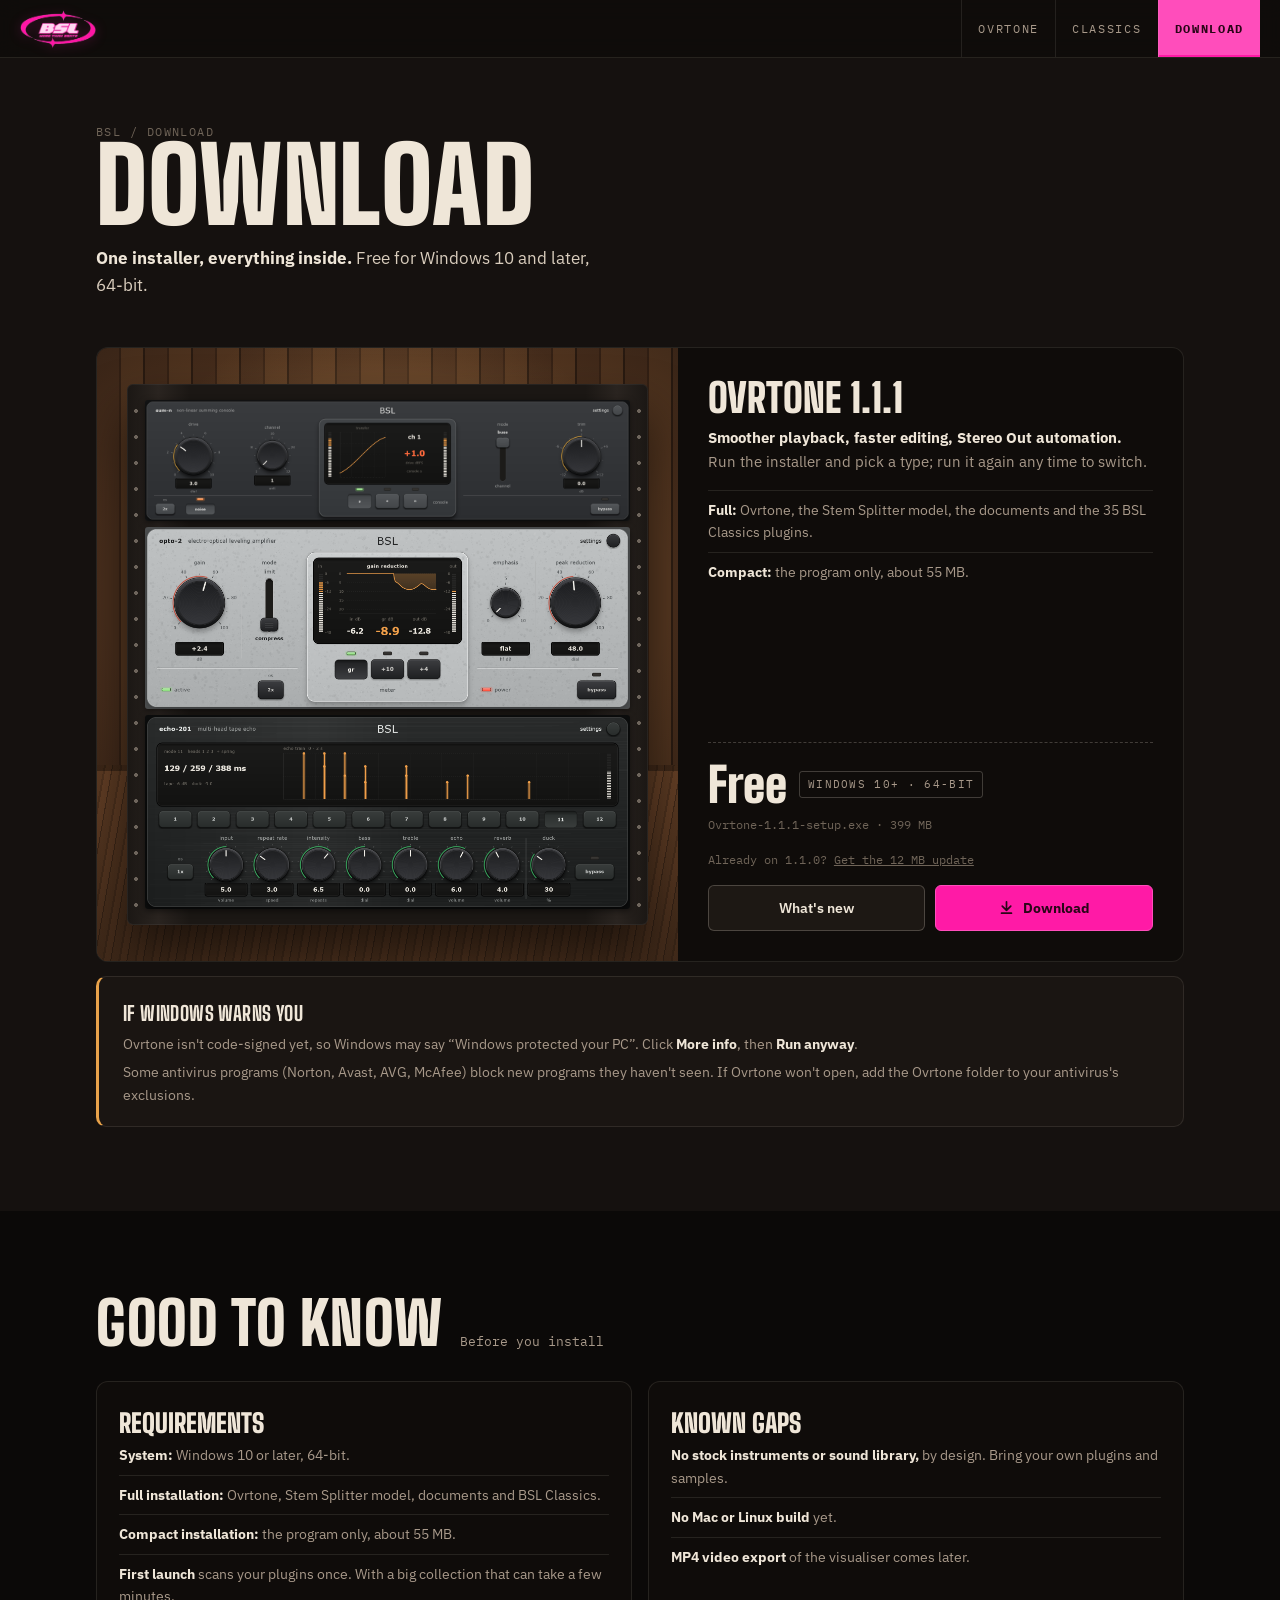
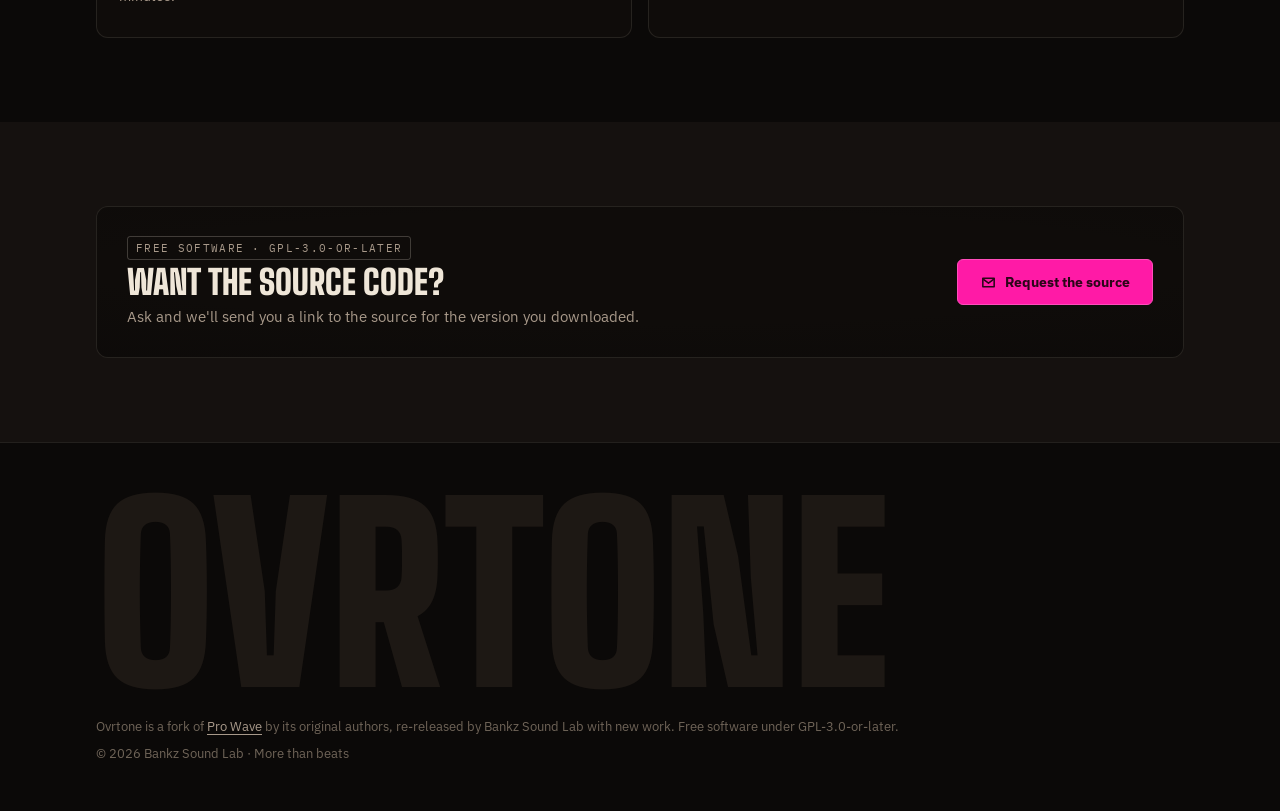
==== download.html @ 76348b69 "Revert "Undrtone Tune and Undrtone Key on the plugins and download pages" This reverts commit 2c3124" ====
<!doctype html>
<html lang="en">
<head>
<meta charset="utf-8">
<meta name="viewport" content="width=device-width, initial-scale=1">
<title>Download Ovrtone 1.1.1 for Windows</title>
<meta name="description" content="Download Ovrtone 1.1.1 for Windows 10 and 11, 64-bit. One free installer with Ovrtone, the Stem Splitter model and the 35 BSL Classics plugins.">
<link rel="icon" href="icon.png">
<link rel="preconnect" href="https://fonts.googleapis.com">
<link rel="preconnect" href="https://fonts.gstatic.com" crossorigin>
<link href="https://fonts.googleapis.com/css2?family=Big+Shoulders+Display:wght@700;800;900&family=IBM+Plex+Sans:wght@400;500;600;700&family=IBM+Plex+Mono:wght@400;500&display=swap" rel="stylesheet">
<link rel="stylesheet" href="style.css">
</head>
<body>

<header class="bar">
  <div class="wrap">
    <a class="logo" href="index.html" aria-label="Bankz Sound Lab home"><img src="bsl-logo-small.png" alt="BSL" class="bsl-mark"></a>
    <nav>
      <a href="ovrtone.html">Ovrtone</a>
      <a href="plugins.html">Classics</a>
      <a class="get" href="download.html">Download</a>
    </nav>
  </div>
</header>

<main>
  <div class="page-head">
    <div class="wrap">
      <div class="crumbs"><a href="index.html">BSL</a> / Download</div>
      <h1>Download</h1>
      <p class="lead"><b>One installer, everything inside.</b> Free for Windows 10 and later, 64-bit.</p>
    </div>
  </div>

  <section>
    <div class="wrap">
      <div class="card feature">
        <div class="studio">
          <div class="rack">
            <img src="plugins/sumn-heritage.png" alt="">
            <img src="plugins/opto2-heritage.png" alt="">
            <img src="plugins/echo201-heritage.png" alt="">
          </div>
        </div>
        <div class="body">
          <h3>Ovrtone 1.1.1</h3>
          <p><b>Smoother playback, faster editing, Stereo Out automation.</b> Run the installer and pick a type; run it again any time to switch.</p>
          <ul class="opts">
            <li><b>Full:</b> Ovrtone, the Stem Splitter model, the documents and the 35 BSL Classics plugins.</li>
            <li><b>Compact:</b> the program only, about 55 MB.</li>
          </ul>
          <div class="price"><span class="big">Free</span><span class="tag">Windows 10+ · 64-bit</span></div>
          <div class="price-note">Ovrtone-1.1.1-setup.exe · 399 MB</div>
          <div class="price-note">Already on 1.1.0? <a href="https://github.com/SakaBoluwatife/ovrtone/releases/download/v1.1.1/Ovrtone-update-1.1.1.0.exe" style="text-decoration:underline">Get the 12 MB update</a></div>
          <div class="actions">
            <a class="btn" href="features.html">What's new</a>
            <a class="btn go" data-installer>
              <svg viewBox="0 0 24 24" fill="none" stroke="currentColor" stroke-width="2.4" stroke-linecap="round" stroke-linejoin="round"><path d="M12 4v12M6 10l6 6 6-6M5 20h14"/></svg>
              <span>Download</span>
            </a>
          </div>
        </div>
      </div>

      <div class="note">
        <b class="t">If Windows warns you</b>
        <p>Ovrtone isn't code-signed yet, so Windows may say “Windows protected your PC”. Click <strong>More info</strong>, then <strong>Run anyway</strong>.</p>
        <p>Some antivirus programs (Norton, Avast, AVG, McAfee) block new programs they haven't seen. If Ovrtone won't open, add the Ovrtone folder to your antivirus's exclusions.</p>
      </div>
    </div>
  </section>

  <section class="alt">
    <div class="wrap">
      <div class="head"><h2>Good to know</h2><span class="sub">Before you install</span></div>
      <div class="two">
        <div class="card spec"><h3>Requirements</h3><ul>
          <li><b>System:</b> Windows 10 or later, 64-bit.</li>
          <li><b>Full installation:</b> Ovrtone, Stem Splitter model, documents and BSL Classics.</li>
          <li><b>Compact installation:</b> the program only, about 55 MB.</li>
          <li><b>First launch</b> scans your plugins once. With a big collection that can take a few minutes.</li>
        </ul></div>
        <div class="card spec"><h3>Known gaps</h3><ul>
          <li><b>No stock instruments or sound library,</b> by design. Bring your own plugins and samples.</li>
          <li><b>No Mac or Linux build</b> yet.</li>
          <li><b>MP4 video export</b> of the visualiser comes later.</li>
        </ul></div>
      </div>
    </div>
  </section>

  <section id="source">
    <div class="wrap">
      <div class="card req studio">
        <div>
          <span class="tag">Free software · GPL-3.0-or-later</span>
          <h3>Want the source code?</h3>
          <p>Ask and we'll send you a link to the source for the version you downloaded.</p>
        </div>
        <a class="btn go" id="request-source" href="#">
          <svg viewBox="0 0 24 24" fill="none" stroke="currentColor" stroke-width="2.2" stroke-linecap="round" stroke-linejoin="round"><path d="M4 6h16v12H4z"/><path d="m4 7 8 6 8-6"/></svg>
          Request the source
        </a>
      </div>
    </div>
  </section>
</main>

<footer>
  <div class="wrap">
    <div class="big" aria-hidden="true">Ovrtone</div>
    <p>Ovrtone is a fork of <a href="https://github.com/fabox-os/Pro-Wave">Pro Wave</a> by its original authors, re-released by Bankz Sound Lab with new work. Free software under GPL-3.0-or-later.</p>
    <p>© 2026 Bankz Sound Lab · More than beats</p>
  </div>
</footer>

<script src="site.js"></script>
</body>
</html>
---- style.css ----
:root {
    --bg: #15110f;
    --bg-deep: #0b0908;
    --card: #0f0c0a;
    --card-2: #1a1512;
    --line: rgba(239, 230, 216, .10);
    --line-2: rgba(239, 230, 216, .22);
    --text: #efe6d8;
    --muted: #a8998a;
    --dim: #6f6458;
    --green: #ff1aa6;
    --green-hi: #ff4dbb;
    --green-ink: #2a0618;
    --signal: #ff1aa6;
    --amber: #e8a24a;
    --display: "Big Shoulders Display", "Arial Narrow", Impact, sans-serif;
    --mono: "IBM Plex Mono", ui-monospace, Menlo, monospace;
  }
  * { box-sizing: border-box; }
  html { -webkit-text-size-adjust: 100%; scroll-behavior: smooth; }
  body {
    margin: 0; background: var(--bg); color: var(--text); overflow-x: hidden;
    font: 15px/1.6 "IBM Plex Sans", system-ui, -apple-system, "Segoe UI", sans-serif;
  }
  a { color: inherit; text-decoration: none; }
  img { max-width: 100%; }
  .wrap { max-width: 1120px; margin: 0 auto; padding: 0 16px; }
  .mono { font-family: var(--mono); }

  /* Warm studio backdrop: wood-slat wall, floor and a soft lamp glow. Used behind hardware. */
  .studio {
    position: relative; isolation: isolate; overflow: hidden;
    background:
      radial-gradient(60% 55% at 50% 30%, rgba(255, 196, 120, .28), transparent 70%),
      linear-gradient(180deg, transparent 0 68%, rgba(0,0,0,.35) 68% 69%, transparent 69%),
      repeating-linear-gradient(100deg, #6b4428 0 7px, #5c3a22 7px 9px, #74492b 9px 15px, #4e311d 15px 16px) bottom / 100% 32% no-repeat,
      repeating-linear-gradient(90deg, #4a2f1d 0 22px, #3a2416 22px 24px, #573821 24px 46px, #2e1d12 46px 48px);
  }
  .studio::after { content: ""; position: absolute; inset: 0; z-index: -1; pointer-events: none;
    background: radial-gradient(120% 90% at 50% 40%, transparent 40%, rgba(11,9,8,.75) 100%); }

  /* Header bar */
  header.bar {
    position: sticky; top: 0; z-index: 50; height: 58px;
    background: rgba(15, 12, 10, .86); backdrop-filter: blur(10px); -webkit-backdrop-filter: blur(10px);
    border-bottom: 1px solid var(--line);
  }
  header.bar .wrap { height: 100%; display: flex; align-items: center; gap: 14px; max-width: none; padding: 0 20px; }
  .logo { display: flex; align-items: center; gap: 12px; font-family: var(--display); font-weight: 900; font-size: 24px; letter-spacing: .04em; text-transform: uppercase; }
  .logo .mark { display: grid; place-items: center; width: 34px; height: 24px; border: 2px solid var(--signal); border-radius: 4px; }
  .logo .mark img { width: 16px; height: 16px; filter: grayscale(1) brightness(2); }
  header nav { margin-left: auto; display: flex; height: 100%; }
  header nav a {
    display: flex; align-items: center; padding: 0 16px; height: 100%;
    font-family: var(--mono); font-size: 12px; letter-spacing: .14em; text-transform: uppercase; color: var(--muted);
    border-left: 1px solid var(--line); transition: color .15s, background .15s;
  }
  header nav a:hover { color: var(--text); background: rgba(239,230,216,.04); }
  header nav a.get { color: var(--green-ink); background: var(--green); }
  header nav a.get:hover { background: var(--green-hi); }

  /* Hero */
  .hero { min-height: calc(100vh - 58px); min-height: calc(100svh - 58px); display: flex; align-items: center; padding: 56px 0 72px; }
  .hero .wrap { display: grid; grid-template-columns: 1.05fr 1fr; gap: 48px; align-items: center; }
  .kicker { font-family: var(--mono); font-size: 12px; letter-spacing: .16em; text-transform: uppercase; color: var(--muted); display: flex; align-items: center; gap: 10px; }
  .kicker .led { width: 8px; height: 8px; border-radius: 50%; background: var(--signal); box-shadow: 0 0 10px var(--signal); }
  h1 {
    margin: 16px 0 18px; font-family: var(--display); font-weight: 900; text-transform: uppercase;
    font-size: clamp(64px, 11vw, 132px); line-height: .86; letter-spacing: .005em;
  }
  h1 small { display: block; font-size: .3em; line-height: 1.15; font-weight: 800; color: var(--muted); letter-spacing: .02em; margin-top: 14px; }
  .lead { font-size: 17px; color: #d9cdbd; max-width: 520px; margin: 0 0 28px; }
  .lead b { color: var(--text); }
  .actions { display: flex; gap: 10px; flex-wrap: wrap; }
  .btn {
    display: inline-flex; align-items: center; justify-content: center; gap: 8px; min-height: 46px; padding: 0 22px;
    font: 600 14px "IBM Plex Sans", sans-serif; border-radius: 6px; border: 1px solid var(--line-2);
    background: #1d1814; color: var(--text); cursor: pointer; transition: background .15s, transform .15s;
  }
  .btn:hover { background: #26201b; transform: translateY(-1px); }
  .btn.go { background: var(--green); border-color: var(--green-hi); color: var(--green-ink); }
  .btn.go:hover { background: var(--green-hi); }
  .btn svg { width: 17px; height: 17px; }
  .hero .meta { margin-top: 22px; display: flex; gap: 8px; flex-wrap: wrap; }
  .tag { font-family: var(--mono); font-size: 11px; letter-spacing: .12em; text-transform: uppercase; color: var(--muted); border: 1px solid var(--line-2); border-radius: 3px; padding: 4px 8px; white-space: nowrap; }

  .rack-stage { border-radius: 14px; border: 1px solid var(--line); padding: 34px 26px 44px; box-shadow: 0 40px 90px rgba(0,0,0,.55); }
  .rack { position: relative; padding: 10px 18px; background: linear-gradient(90deg, #1b1714, #2a2420 6%, #1b1714 12%, #1b1714 88%, #2a2420 94%, #1b1714);
    border-radius: 6px; box-shadow: 0 30px 50px rgba(0,0,0,.6), inset 0 0 0 1px rgba(255,255,255,.05); }
  .rack img { display: block; width: 100%; height: auto; border-radius: 3px; margin: 6px 0; box-shadow: 0 2px 6px rgba(0,0,0,.5); }
  .rack::before, .rack::after { content: ""; position: absolute; top: 14px; bottom: 14px; width: 6px;
    background: radial-gradient(circle, #6e655c 1.6px, transparent 2.2px) 0 0 / 6px 26px repeat-y; }
  .rack::before { left: 6px; } .rack::after { right: 6px; }
  .pallet { height: 18px; margin: 0 6%; background: repeating-linear-gradient(90deg, #8a6440 0 60px, #5e4329 60px 66px); border-radius: 2px; box-shadow: 0 12px 20px rgba(0,0,0,.5); }
  .scroll-hint { margin-top: 40px; font-family: var(--mono); font-size: 11px; letter-spacing: .2em; color: var(--dim); text-transform: uppercase; }

  /* Sections */
  section { padding: 84px 0; scroll-margin-top: 58px; }
  section.alt { background: var(--bg-deep); }
  .head { display: flex; align-items: baseline; gap: 18px; flex-wrap: wrap; margin-bottom: 28px; }
  h2 { margin: 0; font-family: var(--display); font-weight: 900; text-transform: uppercase; font-size: clamp(40px, 6vw, 60px); line-height: .95; letter-spacing: .01em; }
  .head .sub { font-family: var(--mono); font-size: 13px; color: var(--muted); }

  .card { background: var(--card); border: 1px solid var(--line); border-radius: 12px; overflow: hidden; }

  /* Download: feature card like a flagship product */
  .feature { display: grid; grid-template-columns: 1.15fr 1fr; }
  .feature .studio { padding: 36px 30px; display: flex; align-items: center; }
  .feature .studio .rack { width: 100%; }
  .feature .body { padding: 30px; display: flex; flex-direction: column; }
  .feature h3 { margin: 0 0 8px; font-family: var(--display); font-weight: 900; font-size: 40px; line-height: 1; text-transform: uppercase; }
  .feature p { margin: 0 0 12px; color: var(--muted); }
  .feature p b { color: var(--text); }
  .price { display: flex; align-items: center; gap: 12px; flex-wrap: wrap; margin: auto 0 6px; padding-top: 18px; border-top: 1px dashed var(--line-2); }
  .price .big { font-family: var(--display); font-weight: 900; font-size: 48px; line-height: 1; }
  .price-note { font-family: var(--mono); font-size: 12px; color: var(--dim); margin-bottom: 16px; }
  .feature .actions .btn { flex: 1 1 140px; }
  .btn.soon { pointer-events: none; opacity: .55; }
  .opts { margin: 4px 0 14px; padding: 0; list-style: none; }
  .opts li { padding: 8px 0; border-top: 1px solid var(--line); color: var(--muted); font-size: 14px; }
  .opts li b { color: var(--text); }

  .note { margin-top: 14px; padding: 20px 24px; background: var(--card-2); border: 1px solid var(--line); border-left: 3px solid var(--amber); border-radius: 10px; font-size: 14px; }
  .note b.t { display: block; font-family: var(--display); font-weight: 800; font-size: 20px; text-transform: uppercase; letter-spacing: .02em; margin-bottom: 4px; }
  .note p { margin: 0; color: var(--muted); }
  .note p + p { margin-top: 6px; }
  .note strong { color: var(--text); }

  /* Product cards (plugins, features) */
  .shelf { display: grid; grid-template-columns: repeat(3, 1fr); gap: 16px; }
  .unit { display: flex; flex-direction: column; cursor: zoom-in; transition: transform .2s, border-color .2s; }
  .unit:hover { transform: translateY(-3px); border-color: var(--line-2); }
  .unit[hidden] { display: none; }
  .unit .shot { height: 230px; display: flex; align-items: center; justify-content: center; padding: 22px; }
  .unit .shot img { max-height: 100%; max-width: 100%; width: auto; height: auto; display: block; border-radius: 3px; box-shadow: 0 14px 26px rgba(0,0,0,.55); }
  .unit .body { padding: 18px 20px 20px; display: flex; flex-direction: column; flex: 1; }
  .unit h3 { margin: 0 0 6px; font-family: var(--display); font-weight: 900; font-size: 30px; line-height: 1; text-transform: uppercase; letter-spacing: .01em; }
  .unit p { margin: 0; color: var(--muted); font-size: 14px; }
  .unit p b { color: var(--text); }
  .unit .foot { margin-top: 14px; padding-top: 12px; border-top: 1px dashed var(--line-2); display: flex; justify-content: space-between; align-items: center; gap: 8px; }
  .unit .more { font-size: 13px; text-decoration: underline; text-underline-offset: 3px; color: var(--text); }

  .bar-tabs { display: flex; flex-wrap: wrap; gap: 6px; margin-bottom: 10px; }
  .bar-tabs .lbl { align-self: center; font-family: var(--mono); font-size: 11px; letter-spacing: .14em; color: var(--dim); text-transform: uppercase; margin-right: 6px; }
  .bar-tabs button {
    font-family: var(--mono); font-size: 12px; letter-spacing: .08em; text-transform: uppercase; color: var(--muted);
    background: transparent; border: 1px solid var(--line-2); border-radius: 4px; padding: 7px 12px; cursor: pointer; transition: all .15s;
  }
  .bar-tabs button:hover { color: var(--text); }
  .bar-tabs button[aria-pressed="true"] { color: var(--green-ink); background: var(--green); border-color: var(--green-hi); }
  .count { font-family: var(--mono); font-size: 12px; color: var(--dim); margin: 6px 0 22px; }

  /* What's new + features */
  .grid { display: grid; grid-template-columns: repeat(3, 1fr); gap: 16px; }
  .spec { padding: 22px; }
  .spec .n { font-family: var(--mono); font-size: 11px; letter-spacing: .14em; color: var(--amber); }
  .spec h3 { margin: 6px 0 8px; font-family: var(--display); font-weight: 900; font-size: 26px; line-height: 1.02; text-transform: uppercase; }
  .spec p { margin: 0; color: var(--muted); font-size: 14px; }
  .spec ul { margin: 0; padding: 0; list-style: none; }
  .spec li { padding: 8px 0; border-top: 1px solid var(--line); color: var(--muted); font-size: 14px; }
  .spec li:first-child { border-top: 0; padding-top: 0; }
  .spec li b { color: var(--text); }
  .two { display: grid; grid-template-columns: 1fr 1fr; gap: 16px; }

  /* Product videos */
  .tour { display: grid; grid-template-columns: 1fr 1fr; gap: 16px; }
  .clip:first-child { grid-column: 1 / -1; }
  .clip .frame { position: relative; aspect-ratio: 16 / 9; background: #000; }
  .clip video { display: block; width: 100%; height: 100%; object-fit: cover; }
  .clip .body { padding: 18px 20px; }
  .clip h3 { margin: 0 0 4px; font-family: var(--display); font-weight: 900; font-size: 28px; text-transform: uppercase; }
  .clip p { margin: 0; color: var(--muted); font-size: 14px; }

  /* Source request */
  .req { display: flex; align-items: center; justify-content: space-between; gap: 24px; flex-wrap: wrap; padding: 28px 30px; }
  .req h3 { margin: 6px 0 6px; font-family: var(--display); font-weight: 900; font-size: 34px; text-transform: uppercase; line-height: 1; }
  .req p { margin: 0; color: var(--muted); max-width: 560px; }

  footer { padding: 56px 0 40px; background: var(--bg-deep); border-top: 1px solid var(--line); color: var(--dim); font-size: 13px; }
  footer .big { font-family: var(--display); font-weight: 900; text-transform: uppercase; font-size: clamp(72px, 20vw, 240px); line-height: .8; color: #1d1814; margin-bottom: 26px; user-select: none; }
  footer p { margin: 0 0 6px; }
  footer a { color: var(--muted); text-decoration: underline; text-underline-offset: 3px; }

  .lightbox { position: fixed; inset: 0; z-index: 100; background: rgba(11,9,8,.92); display: none; align-items: center; justify-content: center; padding: 24px; cursor: zoom-out; }
  .lightbox.open { display: flex; }
  .lightbox figure { margin: 0; text-align: center; max-width: min(1100px, 100%); }
  .lightbox img { max-width: 100%; max-height: 80vh; border-radius: 6px; box-shadow: 0 30px 80px rgba(0,0,0,.7); }
  .lightbox figcaption { margin-top: 14px; font-family: var(--mono); font-size: 13px; color: var(--muted); }
  .lightbox figcaption b { color: var(--text); font-family: var(--display); font-size: 22px; font-weight: 900; text-transform: uppercase; margin-right: 6px; }

  section[hidden], a[hidden] { display: none !important; }

  @media (max-width: 900px) {
    .hero .wrap, .feature { grid-template-columns: 1fr; }
    .shelf, .grid { grid-template-columns: 1fr 1fr; }
  }
  @media (max-width: 620px) {
    header nav a:not(.get) { display: none; }
    .shelf, .grid, .two, .tour { grid-template-columns: 1fr; }
    .clip:first-child { grid-column: auto; }
    .btn { width: 100%; }
    section { padding: 64px 0; }
    .rack-stage { padding: 22px 14px 30px; }
  }
  @media (prefers-reduced-motion: reduce) { * { transition: none !important; } html { scroll-behavior: auto; } }

  /* ---- Multi-page additions ---- */
  header nav a.on { color: var(--text); background: rgba(239,230,216,.06); box-shadow: inset 0 -2px 0 var(--signal); }
  header nav a.get.on { background: var(--green-hi); color: var(--green-ink); }
  .page-head { padding: 64px 0 8px; }
  .page-head .kicker { margin-bottom: 10px; }
  .page-head h1 { margin: 0 0 14px; font-size: clamp(56px, 9vw, 104px); }
  .page-head p.lead { margin-bottom: 0; }
  .page-head + section { padding-top: 40px; }

  .doors { display: grid; grid-template-columns: repeat(3, 1fr); gap: 16px; }
  .door { display: flex; flex-direction: column; transition: transform .2s, border-color .2s; }
  .door:hover { transform: translateY(-3px); border-color: var(--line-2); }
  .door .studio { height: 220px; display: flex; align-items: center; justify-content: center; padding: 24px; }
  .door .studio img { max-height: 100%; max-width: 100%; border-radius: 3px; box-shadow: 0 14px 26px rgba(0,0,0,.55); }
  .door .studio .stack { width: 88%; }
  .door .studio .stack img { display: block; width: 100%; margin: 4px 0; }
  .door .body { padding: 20px; display: flex; flex-direction: column; flex: 1; }
  .door .n { font-family: var(--mono); font-size: 11px; letter-spacing: .14em; color: var(--amber); }
  .door h3 { margin: 6px 0 6px; font-family: var(--display); font-weight: 900; font-size: 34px; line-height: 1; text-transform: uppercase; }
  .door p { margin: 0 0 16px; color: var(--muted); font-size: 14px; }
  .door .go-link { margin-top: auto; font-family: var(--mono); font-size: 12px; letter-spacing: .12em; text-transform: uppercase; color: var(--signal); }
  .door .studio .big-word { font-family: var(--display); font-weight: 900; font-size: 92px; line-height: .9; color: var(--text); text-shadow: 0 10px 30px rgba(0,0,0,.6); text-align: center; }
  .door .studio .big-word small { display: block; font-family: var(--mono); font-size: 12px; font-weight: 400; letter-spacing: .16em; color: #e6d6bf; margin-top: 8px; }

  .crumbs { font-family: var(--mono); font-size: 12px; letter-spacing: .12em; text-transform: uppercase; color: var(--dim); }
  .crumbs a:hover { color: var(--text); }
  .next-door { display: flex; justify-content: space-between; align-items: center; gap: 16px; flex-wrap: wrap; padding: 24px 28px; }
  .next-door h3 { margin: 0; font-family: var(--display); font-weight: 900; font-size: 30px; text-transform: uppercase; }

  @media (max-width: 900px) { .doors { grid-template-columns: 1fr 1fr; } }
  @media (max-width: 620px) { .doors { grid-template-columns: 1fr; } .page-head { padding-top: 40px; } }

  /* ---- BSL brand ---- */
  .logo .bsl-mark { height: 38px; width: auto; display: block; filter: drop-shadow(0 2px 6px rgba(255,26,166,.25)); }
  .btn.go, header nav a.get, .bar-tabs button[aria-pressed="true"] { font-weight: 700; }
  .brand-hero .wrap { grid-template-columns: 1fr 1fr; }
  .brand-stage { display: grid; place-items: center; min-height: 380px; border-radius: 14px; border: 1px solid var(--line); box-shadow: 0 40px 90px rgba(0,0,0,.55); padding: 40px; }
  .brand-stage img { width: min(100%, 520px); height: auto; filter: drop-shadow(0 18px 40px rgba(255,26,166,.35)); }
  .products { display: grid; grid-template-columns: 1fr 1fr; gap: 18px; }
  .product { display: grid; grid-template-rows: auto 1fr; transition: transform .2s, border-color .2s; }
  .product:hover { transform: translateY(-3px); border-color: rgba(255,26,166,.45); }
  .product .studio { height: 300px; display: flex; align-items: center; justify-content: center; padding: 28px; }
  .product .studio .rack { width: 92%; }
  .product .studio .appicon { width: 150px; height: 150px; border-radius: 34px; box-shadow: 0 24px 50px rgba(0,0,0,.6); }
  .product .body { padding: 24px; display: flex; flex-direction: column; }
  .product .n { font-family: var(--mono); font-size: 11px; letter-spacing: .14em; color: var(--signal); }
  .product h3 { margin: 6px 0 8px; font-family: var(--display); font-weight: 900; font-size: 46px; line-height: .95; text-transform: uppercase; }
  .product p { margin: 0 0 18px; color: var(--muted); }
  .product p b { color: var(--text); }
  .product .actions { margin-top: auto; }
  @media (max-width: 900px) { .brand-hero .wrap, .products { grid-template-columns: 1fr; } .brand-stage { min-height: 260px; } }
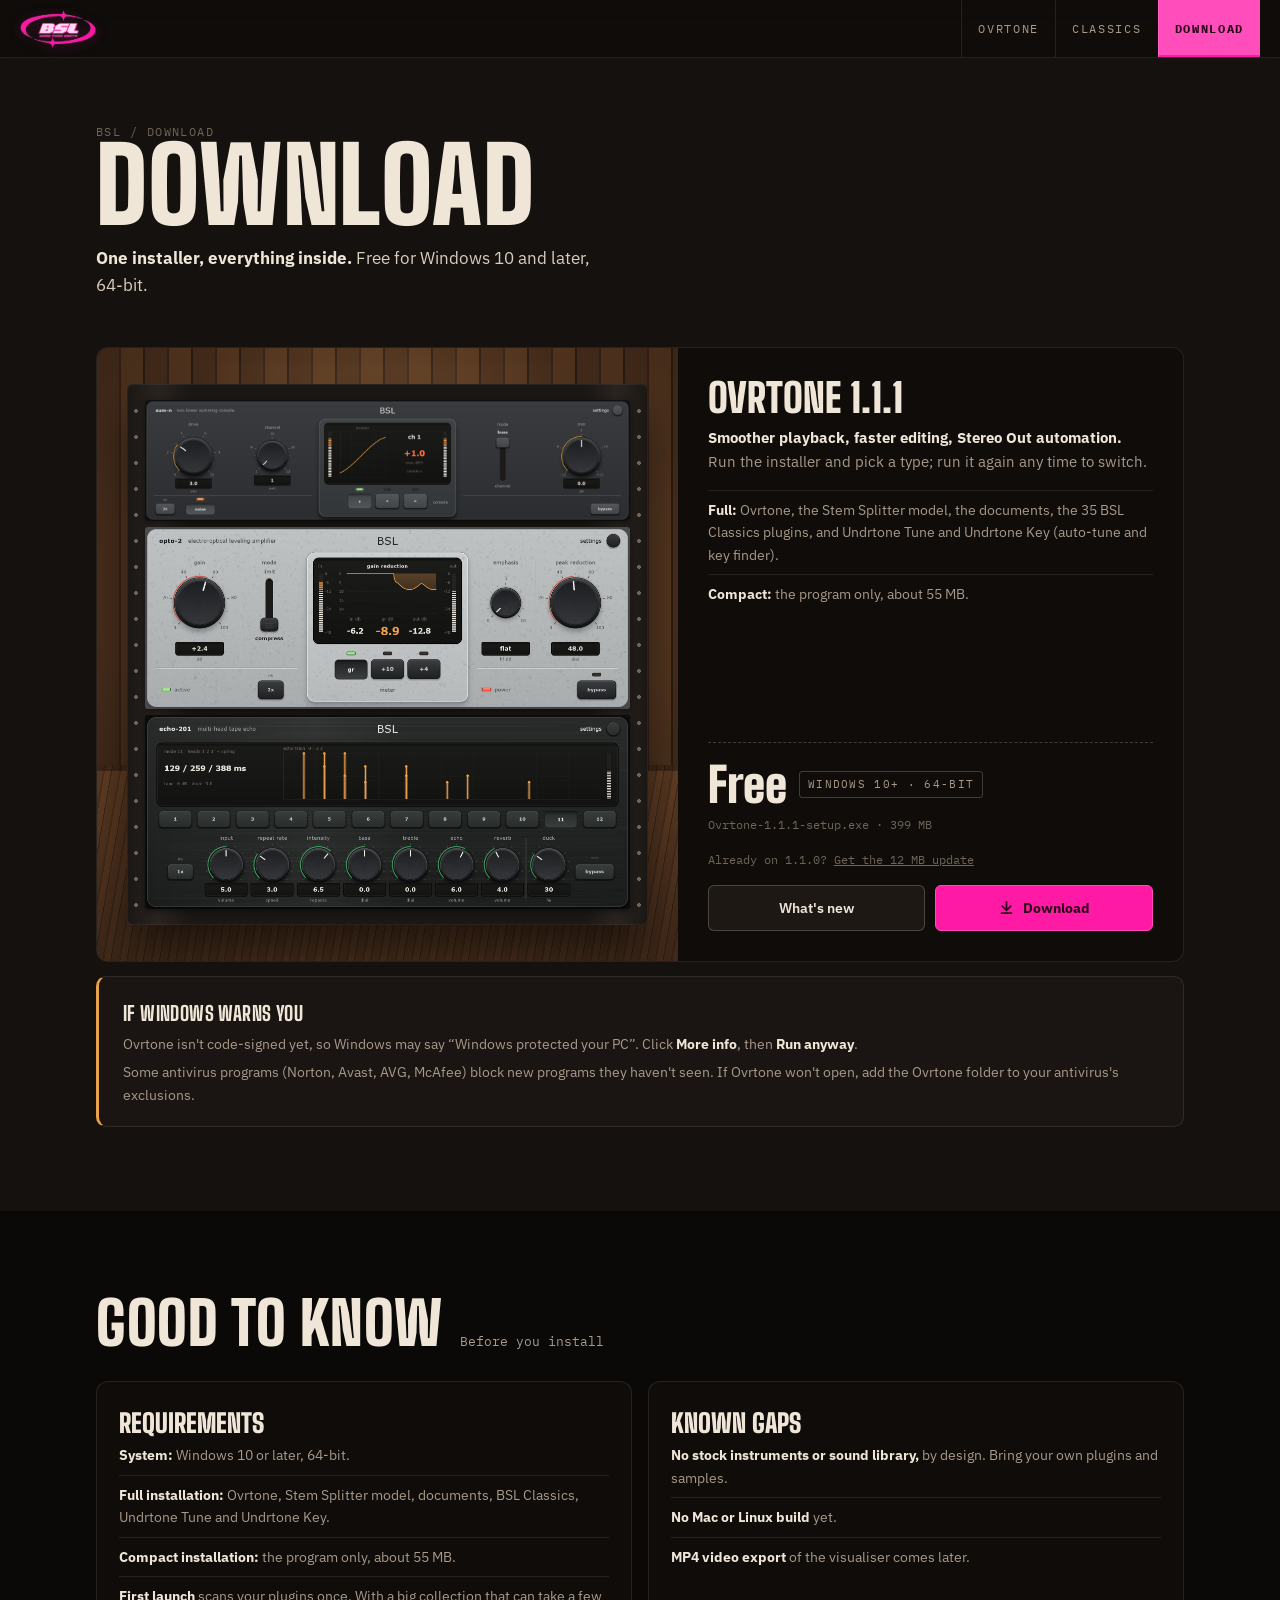
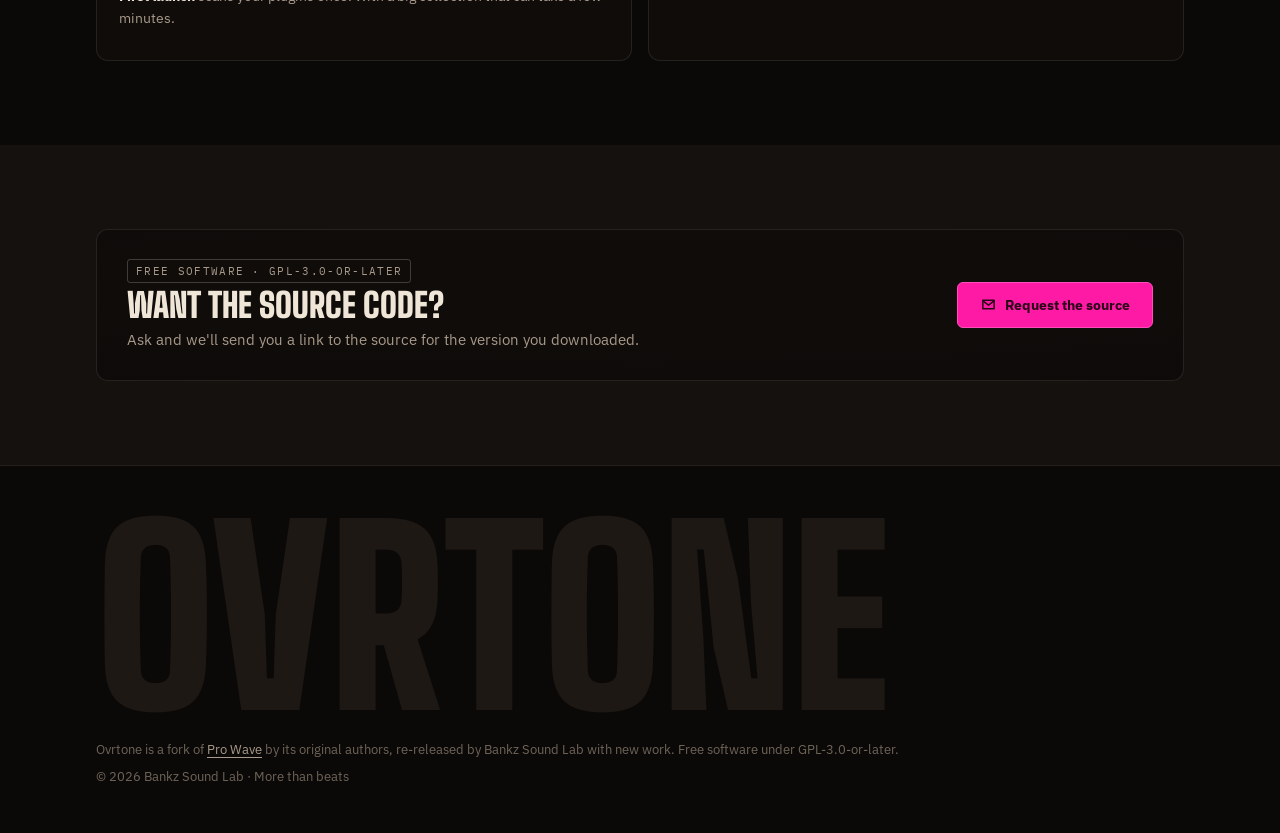
==== commit 17701180: "Reapply "Undrtone Tune and Undrtone Key on the plugins and download pages" This reverts commit 76348" ====
--- a/download.html
+++ b/download.html
@@ -4,7 +4,7 @@
 <meta charset="utf-8">
 <meta name="viewport" content="width=device-width, initial-scale=1">
 <title>Download Ovrtone 1.1.1 for Windows</title>
-<meta name="description" content="Download Ovrtone 1.1.1 for Windows 10 and 11, 64-bit. One free installer with Ovrtone, the Stem Splitter model and the 35 BSL Classics plugins.">
+<meta name="description" content="Download Ovrtone 1.1.1 for Windows 10 and 11, 64-bit. One free installer with Ovrtone, the Stem Splitter model, the 35 BSL Classics plugins and Undrtone Tune and Key.">
 <link rel="icon" href="icon.png">
 <link rel="preconnect" href="https://fonts.googleapis.com">
 <link rel="preconnect" href="https://fonts.gstatic.com" crossorigin>
@@ -47,7 +47,7 @@
           <h3>Ovrtone 1.1.1</h3>
           <p><b>Smoother playback, faster editing, Stereo Out automation.</b> Run the installer and pick a type; run it again any time to switch.</p>
           <ul class="opts">
-            <li><b>Full:</b> Ovrtone, the Stem Splitter model, the documents and the 35 BSL Classics plugins.</li>
+            <li><b>Full:</b> Ovrtone, the Stem Splitter model, the documents, the 35 BSL Classics plugins, and Undrtone Tune and Undrtone Key (auto-tune and key finder).</li>
             <li><b>Compact:</b> the program only, about 55 MB.</li>
           </ul>
           <div class="price"><span class="big">Free</span><span class="tag">Windows 10+ · 64-bit</span></div>
@@ -77,7 +77,7 @@
       <div class="two">
         <div class="card spec"><h3>Requirements</h3><ul>
           <li><b>System:</b> Windows 10 or later, 64-bit.</li>
-          <li><b>Full installation:</b> Ovrtone, Stem Splitter model, documents and BSL Classics.</li>
+          <li><b>Full installation:</b> Ovrtone, Stem Splitter model, documents, BSL Classics, Undrtone Tune and Undrtone Key.</li>
           <li><b>Compact installation:</b> the program only, about 55 MB.</li>
           <li><b>First launch</b> scans your plugins once. With a big collection that can take a few minutes.</li>
         </ul></div>
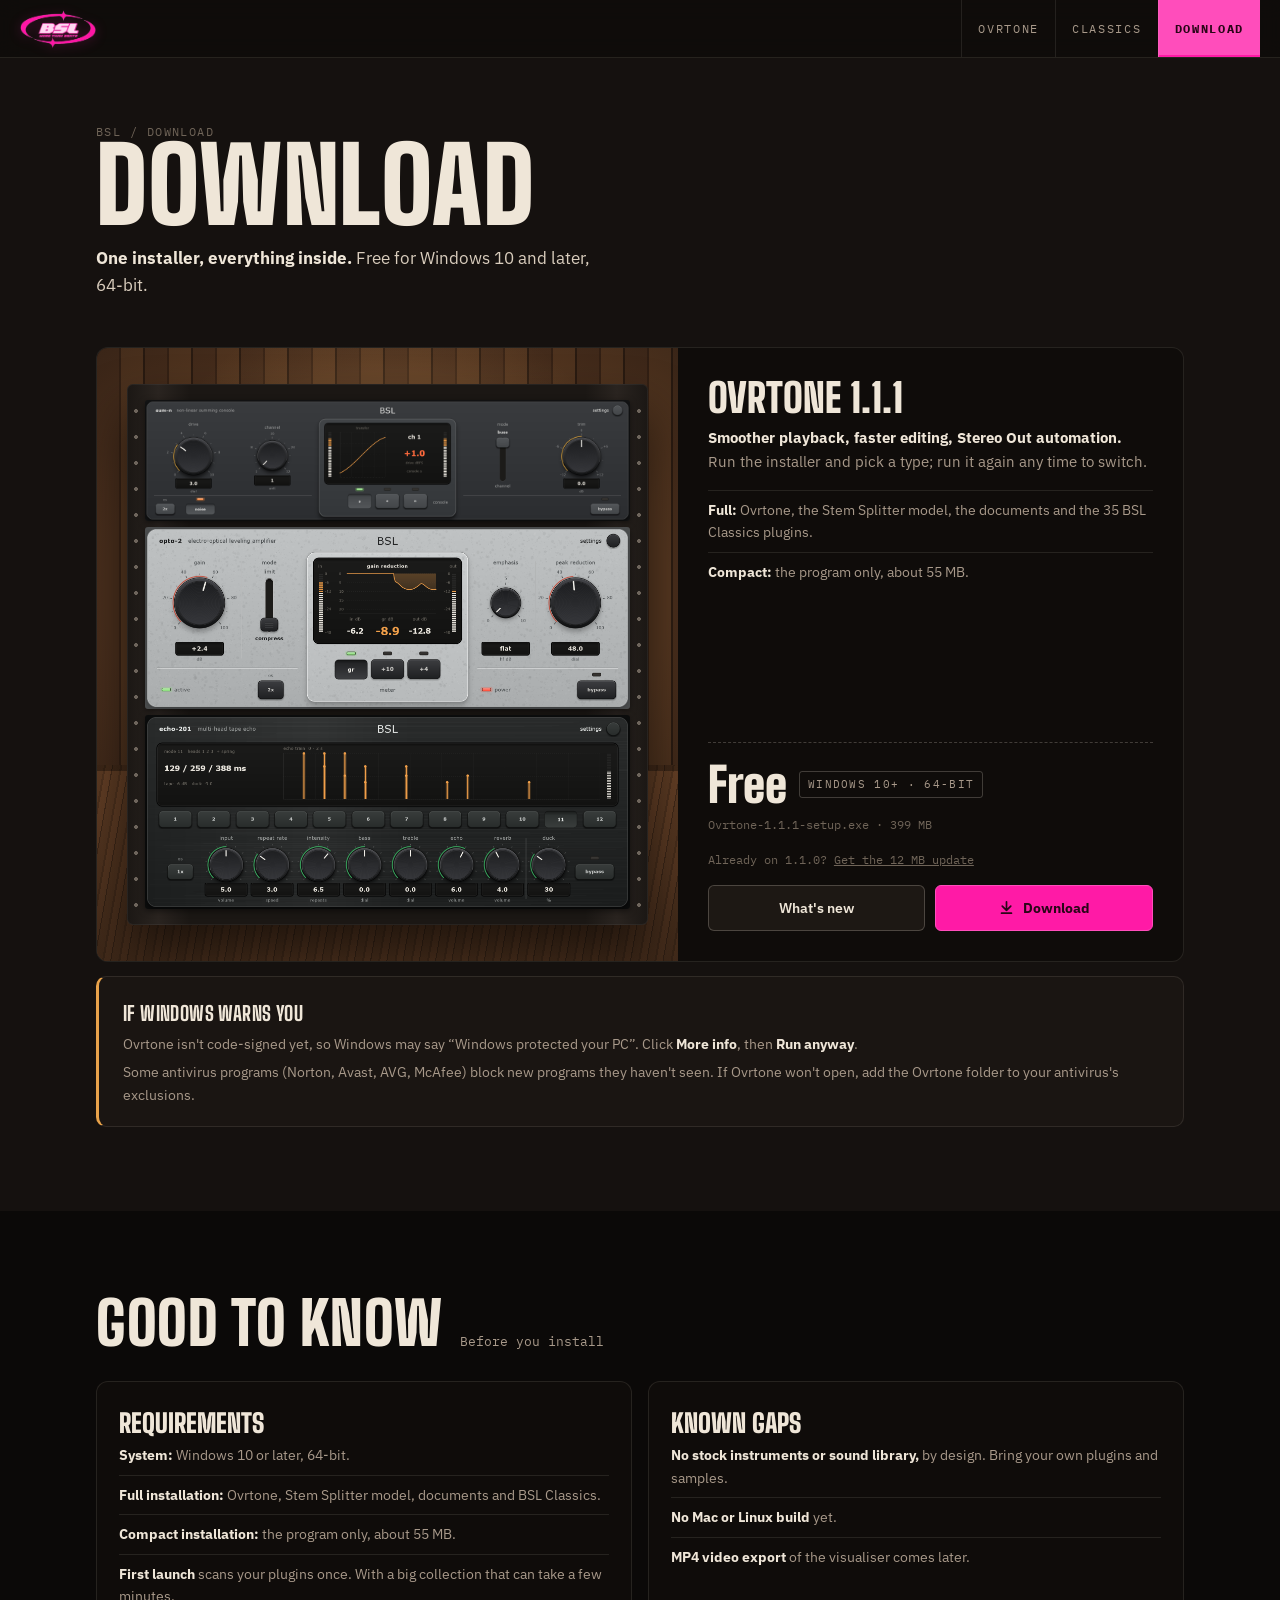
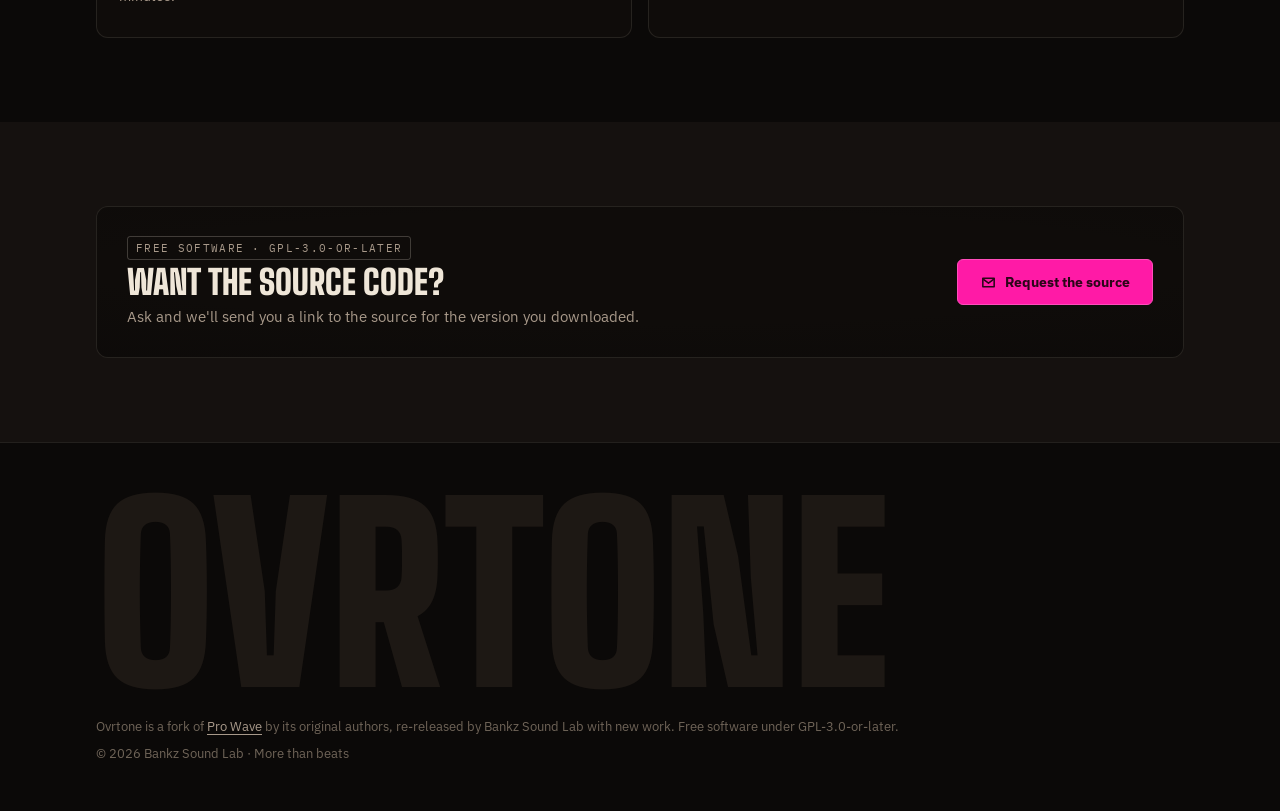
==== commit 9587caba: "Reapply "Ovrtone 1.1.1: download, what's new and update patch link" This reverts commit 8743e8106d1a" ====
--- a/download.html
+++ b/download.html
@@ -4,7 +4,7 @@
 <meta charset="utf-8">
 <meta name="viewport" content="width=device-width, initial-scale=1">
 <title>Download Ovrtone 1.1.1 for Windows</title>
-<meta name="description" content="Download Ovrtone 1.1.1 for Windows 10 and 11, 64-bit. One free installer with Ovrtone, the Stem Splitter model, the 35 BSL Classics plugins and Undrtone Tune and Key.">
+<meta name="description" content="Download Ovrtone 1.1.1 for Windows 10 and 11, 64-bit. One free installer with Ovrtone, the Stem Splitter model and the 35 BSL Classics plugins.">
 <link rel="icon" href="icon.png">
 <link rel="preconnect" href="https://fonts.googleapis.com">
 <link rel="preconnect" href="https://fonts.gstatic.com" crossorigin>
@@ -47,7 +47,7 @@
           <h3>Ovrtone 1.1.1</h3>
           <p><b>Smoother playback, faster editing, Stereo Out automation.</b> Run the installer and pick a type; run it again any time to switch.</p>
           <ul class="opts">
-            <li><b>Full:</b> Ovrtone, the Stem Splitter model, the documents, the 35 BSL Classics plugins, and Undrtone Tune and Undrtone Key (auto-tune and key finder).</li>
+            <li><b>Full:</b> Ovrtone, the Stem Splitter model, the documents and the 35 BSL Classics plugins.</li>
             <li><b>Compact:</b> the program only, about 55 MB.</li>
           </ul>
           <div class="price"><span class="big">Free</span><span class="tag">Windows 10+ · 64-bit</span></div>
@@ -77,7 +77,7 @@
       <div class="two">
         <div class="card spec"><h3>Requirements</h3><ul>
           <li><b>System:</b> Windows 10 or later, 64-bit.</li>
-          <li><b>Full installation:</b> Ovrtone, Stem Splitter model, documents, BSL Classics, Undrtone Tune and Undrtone Key.</li>
+          <li><b>Full installation:</b> Ovrtone, Stem Splitter model, documents and BSL Classics.</li>
           <li><b>Compact installation:</b> the program only, about 55 MB.</li>
           <li><b>First launch</b> scans your plugins once. With a big collection that can take a few minutes.</li>
         </ul></div>
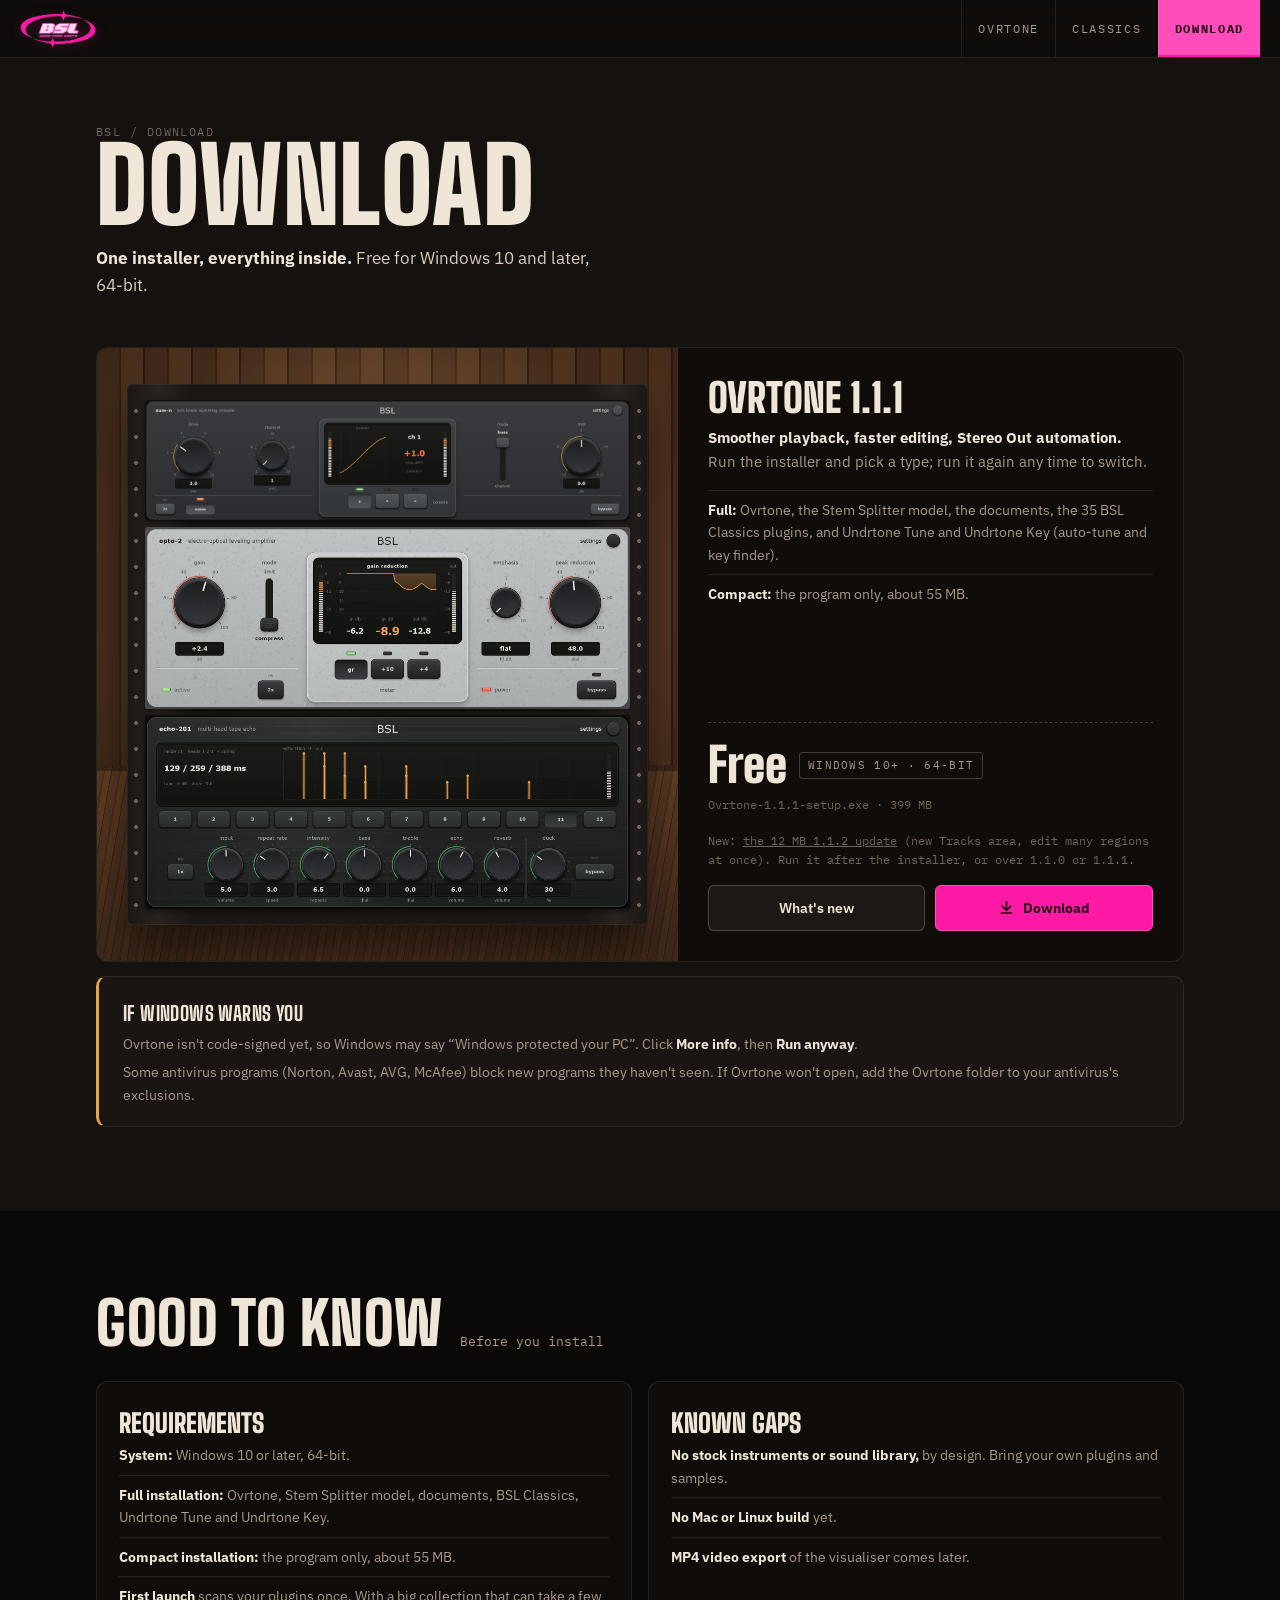
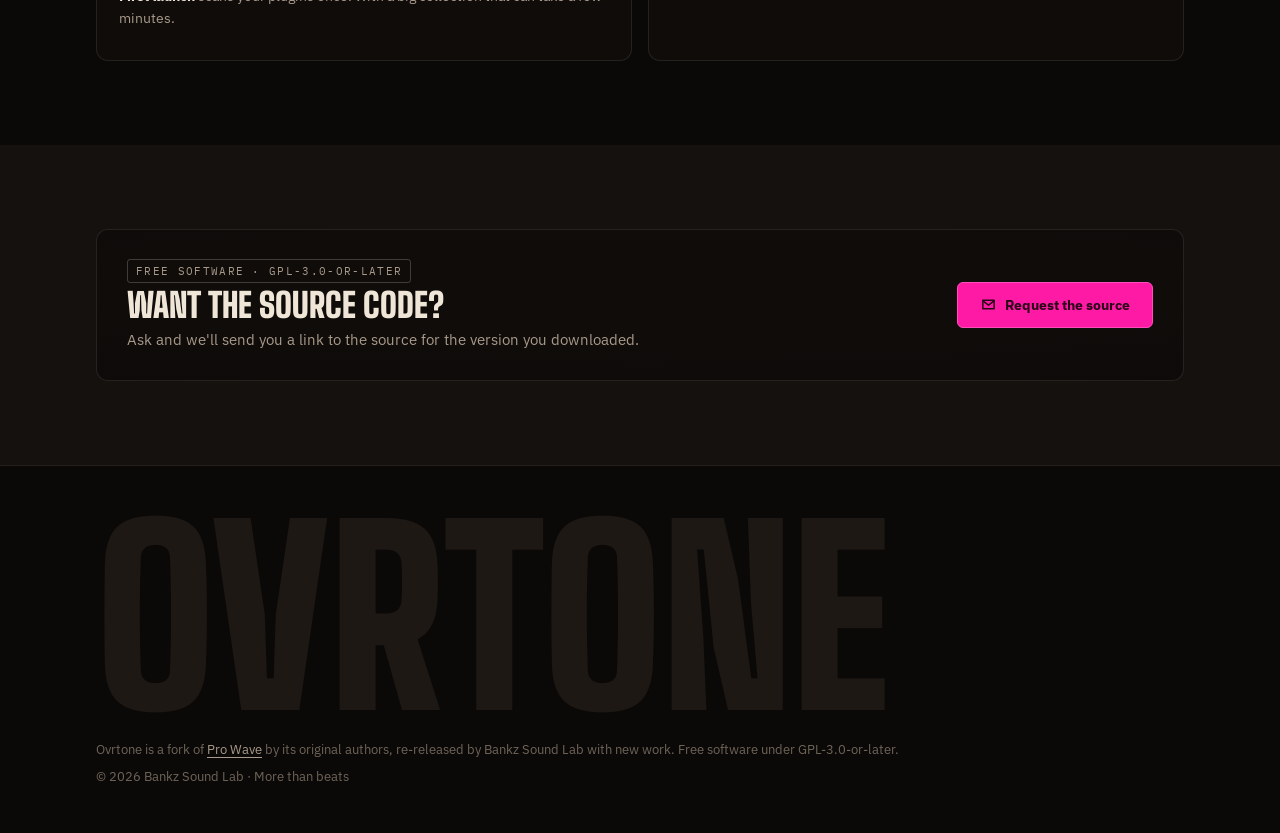
==== commit 058abb59: "Ovrtone 1.1.2 update: download link and what's new" ====
--- a/download.html
+++ b/download.html
@@ -4,7 +4,7 @@
 <meta charset="utf-8">
 <meta name="viewport" content="width=device-width, initial-scale=1">
 <title>Download Ovrtone 1.1.1 for Windows</title>
-<meta name="description" content="Download Ovrtone 1.1.1 for Windows 10 and 11, 64-bit. One free installer with Ovrtone, the Stem Splitter model and the 35 BSL Classics plugins.">
+<meta name="description" content="Download Ovrtone 1.1.1 for Windows 10 and 11, 64-bit. One free installer with Ovrtone, the Stem Splitter model, the 35 BSL Classics plugins and Undrtone Tune and Key.">
 <link rel="icon" href="icon.png">
 <link rel="preconnect" href="https://fonts.googleapis.com">
 <link rel="preconnect" href="https://fonts.gstatic.com" crossorigin>
@@ -47,12 +47,12 @@
           <h3>Ovrtone 1.1.1</h3>
           <p><b>Smoother playback, faster editing, Stereo Out automation.</b> Run the installer and pick a type; run it again any time to switch.</p>
           <ul class="opts">
-            <li><b>Full:</b> Ovrtone, the Stem Splitter model, the documents and the 35 BSL Classics plugins.</li>
+            <li><b>Full:</b> Ovrtone, the Stem Splitter model, the documents, the 35 BSL Classics plugins, and Undrtone Tune and Undrtone Key (auto-tune and key finder).</li>
             <li><b>Compact:</b> the program only, about 55 MB.</li>
           </ul>
           <div class="price"><span class="big">Free</span><span class="tag">Windows 10+ · 64-bit</span></div>
           <div class="price-note">Ovrtone-1.1.1-setup.exe · 399 MB</div>
-          <div class="price-note">Already on 1.1.0? <a href="https://github.com/SakaBoluwatife/ovrtone/releases/download/v1.1.1/Ovrtone-update-1.1.1.0.exe" style="text-decoration:underline">Get the 12 MB update</a></div>
+          <div class="price-note">New: <a href="https://github.com/SakaBoluwatife/ovrtone/releases/download/v1.1.2/Ovrtone-update-1.1.2.0.exe" style="text-decoration:underline">the 12 MB 1.1.2 update</a> (new Tracks area, edit many regions at once). Run it after the installer, or over 1.1.0 or 1.1.1.</div>
           <div class="actions">
             <a class="btn" href="features.html">What's new</a>
             <a class="btn go" data-installer>
@@ -77,7 +77,7 @@
       <div class="two">
         <div class="card spec"><h3>Requirements</h3><ul>
           <li><b>System:</b> Windows 10 or later, 64-bit.</li>
-          <li><b>Full installation:</b> Ovrtone, Stem Splitter model, documents and BSL Classics.</li>
+          <li><b>Full installation:</b> Ovrtone, Stem Splitter model, documents, BSL Classics, Undrtone Tune and Undrtone Key.</li>
           <li><b>Compact installation:</b> the program only, about 55 MB.</li>
           <li><b>First launch</b> scans your plugins once. With a big collection that can take a few minutes.</li>
         </ul></div>
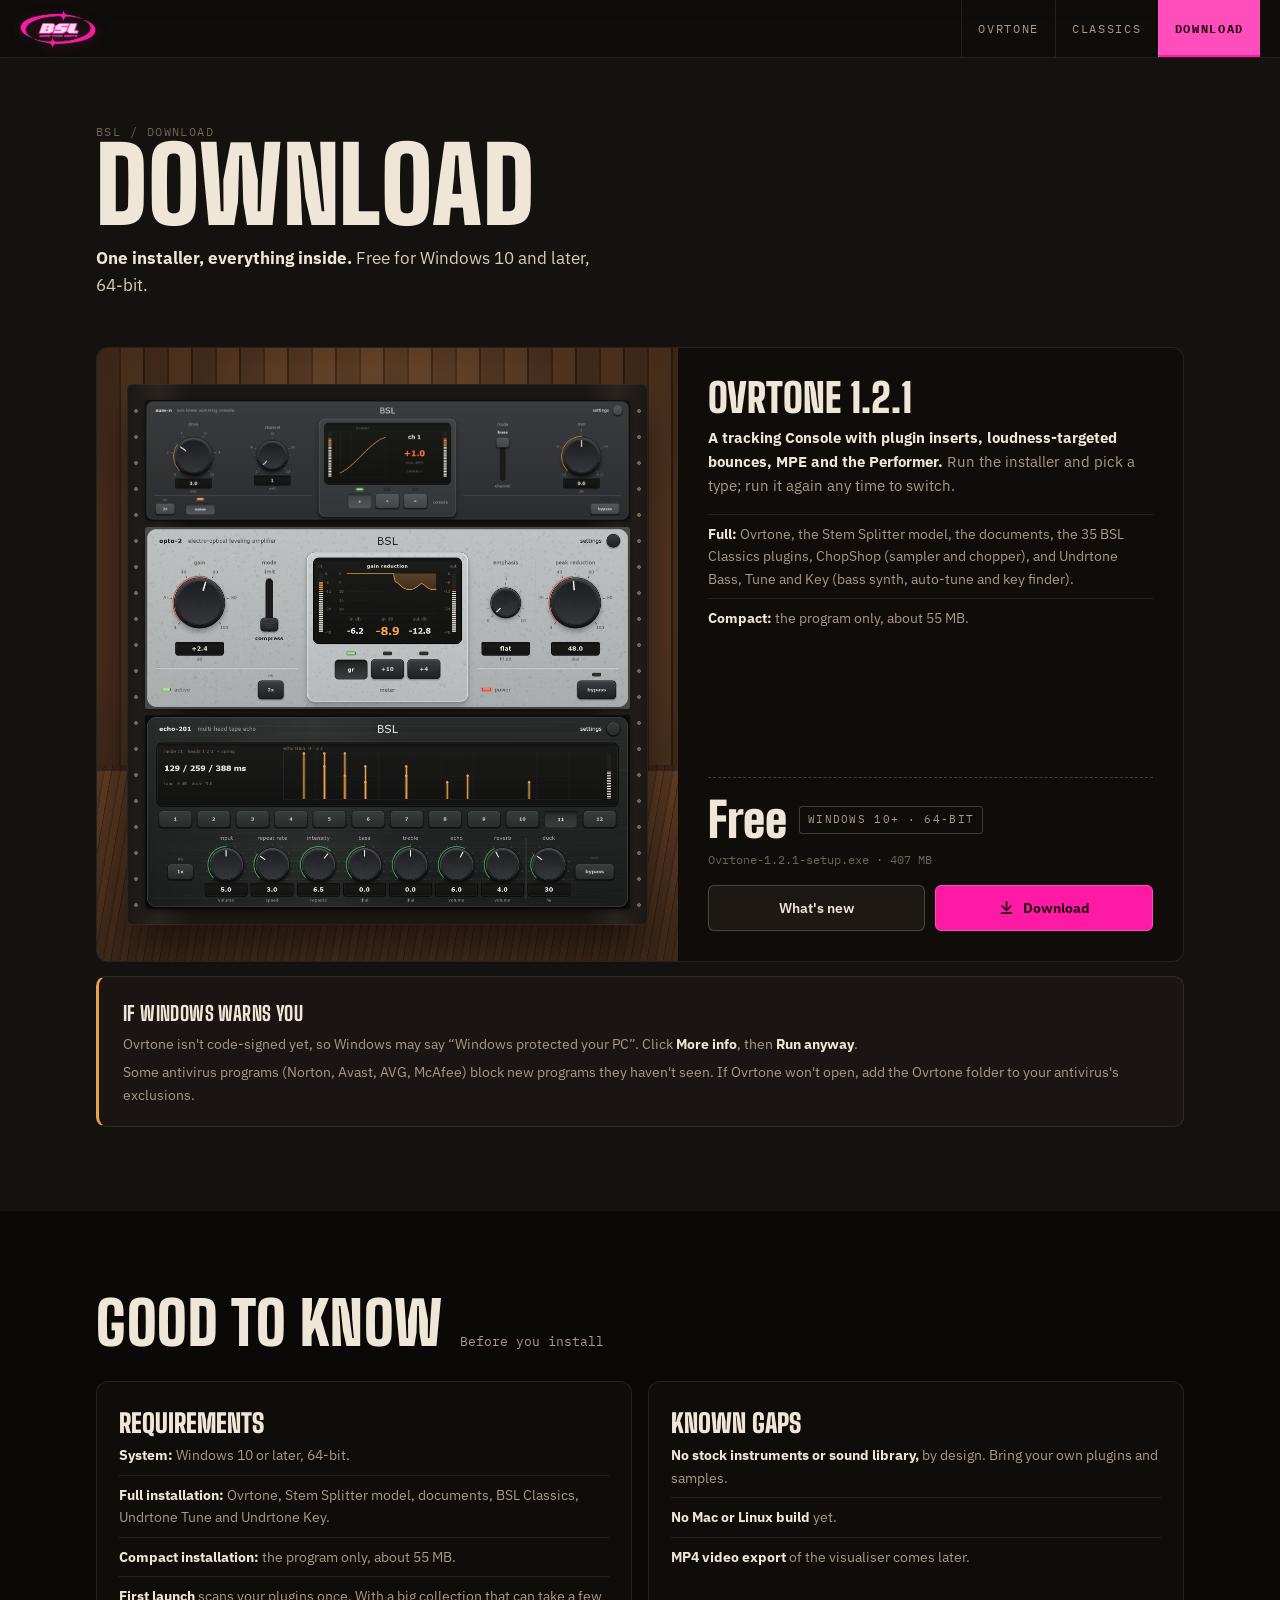
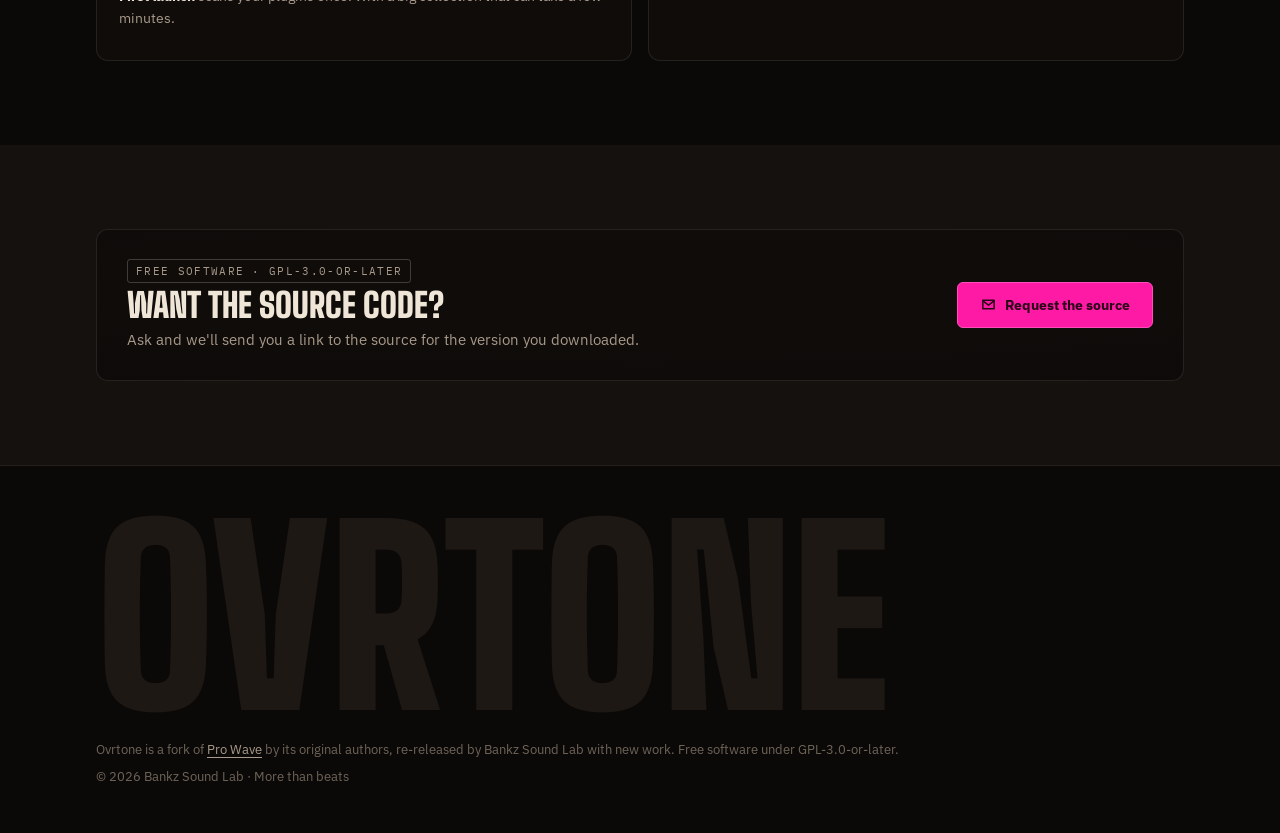
==== commit 1d5dd2bc: "Ovrtone 1.2.1: download, what's new, Console and 2K recording Co-Authored-By: Claude Opus 5.5 <norep" ====
--- a/download.html
+++ b/download.html
@@ -3,8 +3,8 @@
 <head>
 <meta charset="utf-8">
 <meta name="viewport" content="width=device-width, initial-scale=1">
-<title>Download Ovrtone 1.1.1 for Windows</title>
-<meta name="description" content="Download Ovrtone 1.1.1 for Windows 10 and 11, 64-bit. One free installer with Ovrtone, the Stem Splitter model, the 35 BSL Classics plugins and Undrtone Tune and Key.">
+<title>Download Ovrtone 1.2.1 for Windows</title>
+<meta name="description" content="Download Ovrtone 1.2.1 for Windows 10 and 11, 64-bit. One free installer with Ovrtone, the Stem Splitter model, the 35 BSL Classics plugins, ChopShop, and Undrtone Bass, Tune and Key.">
 <link rel="icon" href="icon.png">
 <link rel="preconnect" href="https://fonts.googleapis.com">
 <link rel="preconnect" href="https://fonts.gstatic.com" crossorigin>
@@ -44,15 +44,14 @@
           </div>
         </div>
         <div class="body">
-          <h3>Ovrtone 1.1.1</h3>
-          <p><b>Smoother playback, faster editing, Stereo Out automation.</b> Run the installer and pick a type; run it again any time to switch.</p>
+          <h3>Ovrtone 1.2.1</h3>
+          <p><b>A tracking Console with plugin inserts, loudness-targeted bounces, MPE and the Performer.</b> Run the installer and pick a type; run it again any time to switch.</p>
           <ul class="opts">
-            <li><b>Full:</b> Ovrtone, the Stem Splitter model, the documents, the 35 BSL Classics plugins, and Undrtone Tune and Undrtone Key (auto-tune and key finder).</li>
+            <li><b>Full:</b> Ovrtone, the Stem Splitter model, the documents, the 35 BSL Classics plugins, ChopShop (sampler and chopper), and Undrtone Bass, Tune and Key (bass synth, auto-tune and key finder).</li>
             <li><b>Compact:</b> the program only, about 55 MB.</li>
           </ul>
           <div class="price"><span class="big">Free</span><span class="tag">Windows 10+ · 64-bit</span></div>
-          <div class="price-note">Ovrtone-1.1.1-setup.exe · 399 MB</div>
-          <div class="price-note">New: <a href="https://github.com/SakaBoluwatife/ovrtone/releases/download/v1.1.2/Ovrtone-update-1.1.2.0.exe" style="text-decoration:underline">the 12 MB 1.1.2 update</a> (new Tracks area, edit many regions at once). Run it after the installer, or over 1.1.0 or 1.1.1.</div>
+          <div class="price-note">Ovrtone-1.2.1-setup.exe · 407 MB</div>
           <div class="actions">
             <a class="btn" href="features.html">What's new</a>
             <a class="btn go" data-installer>
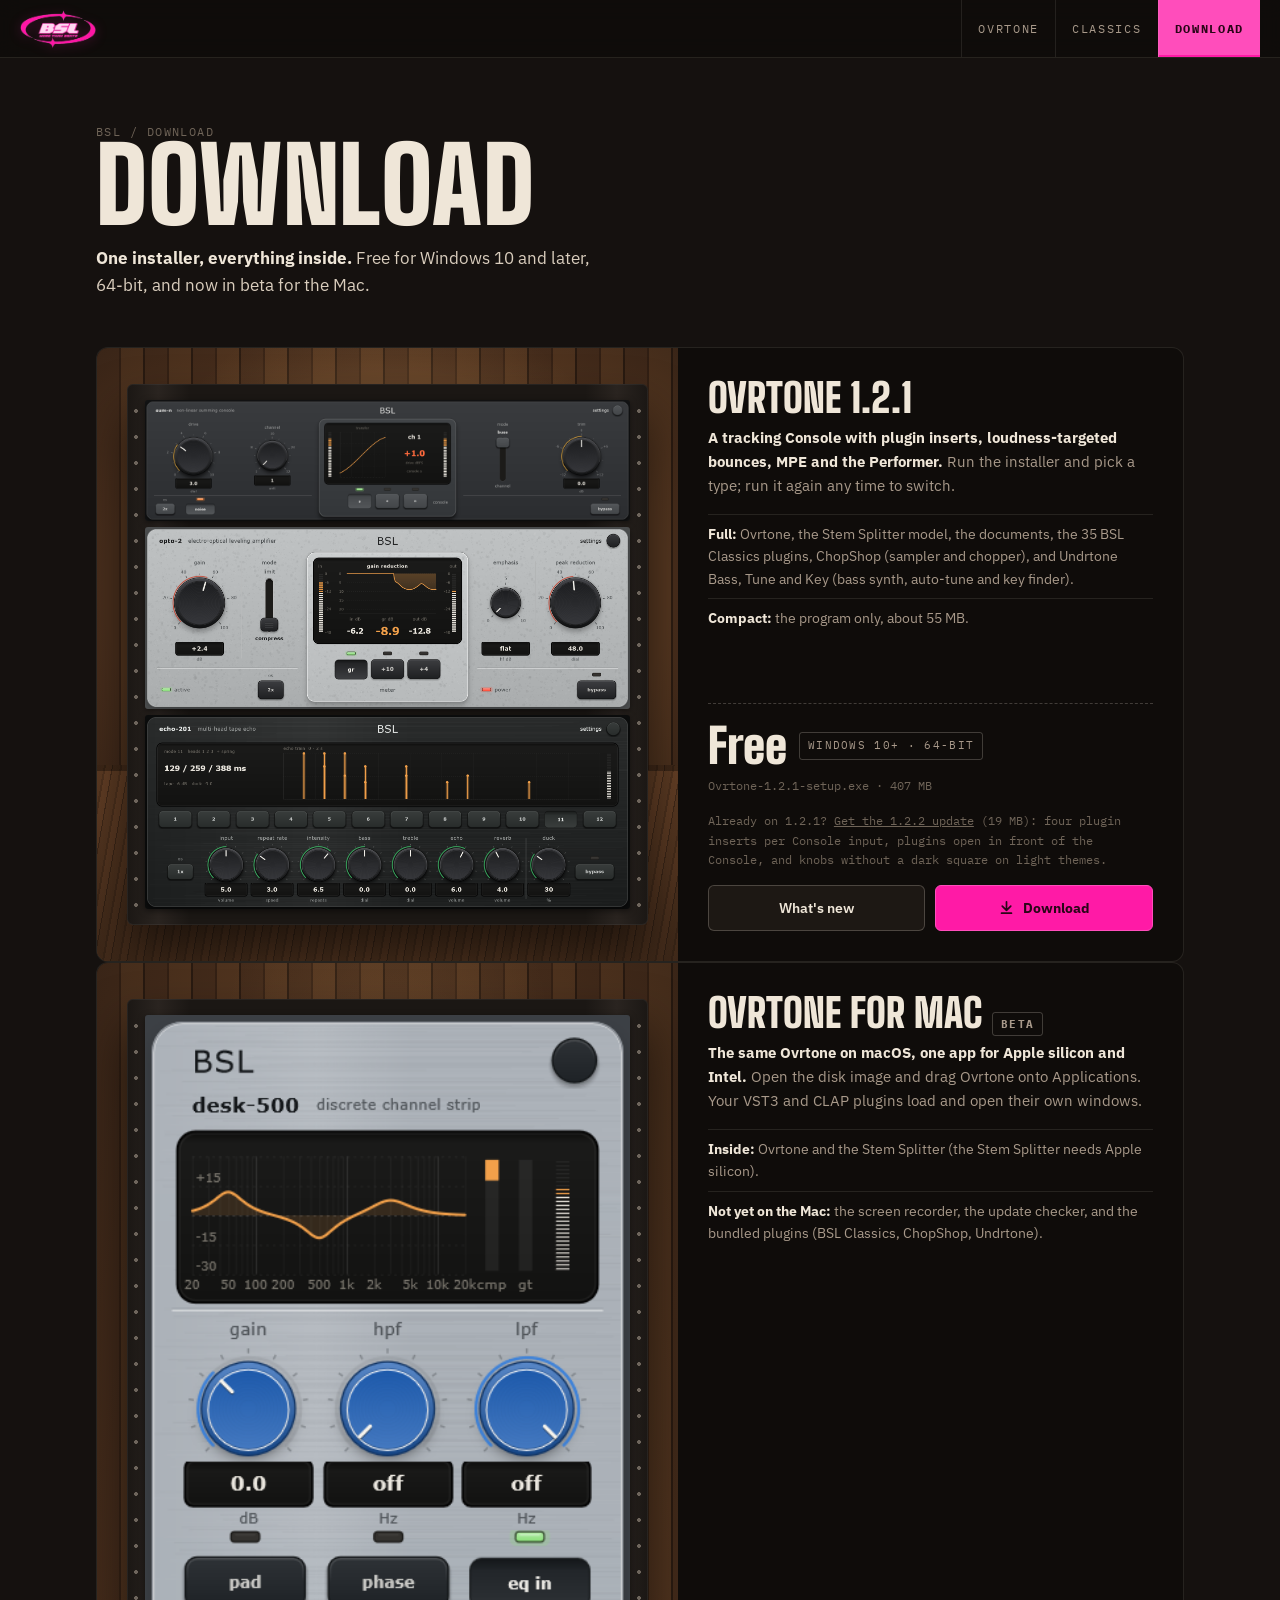
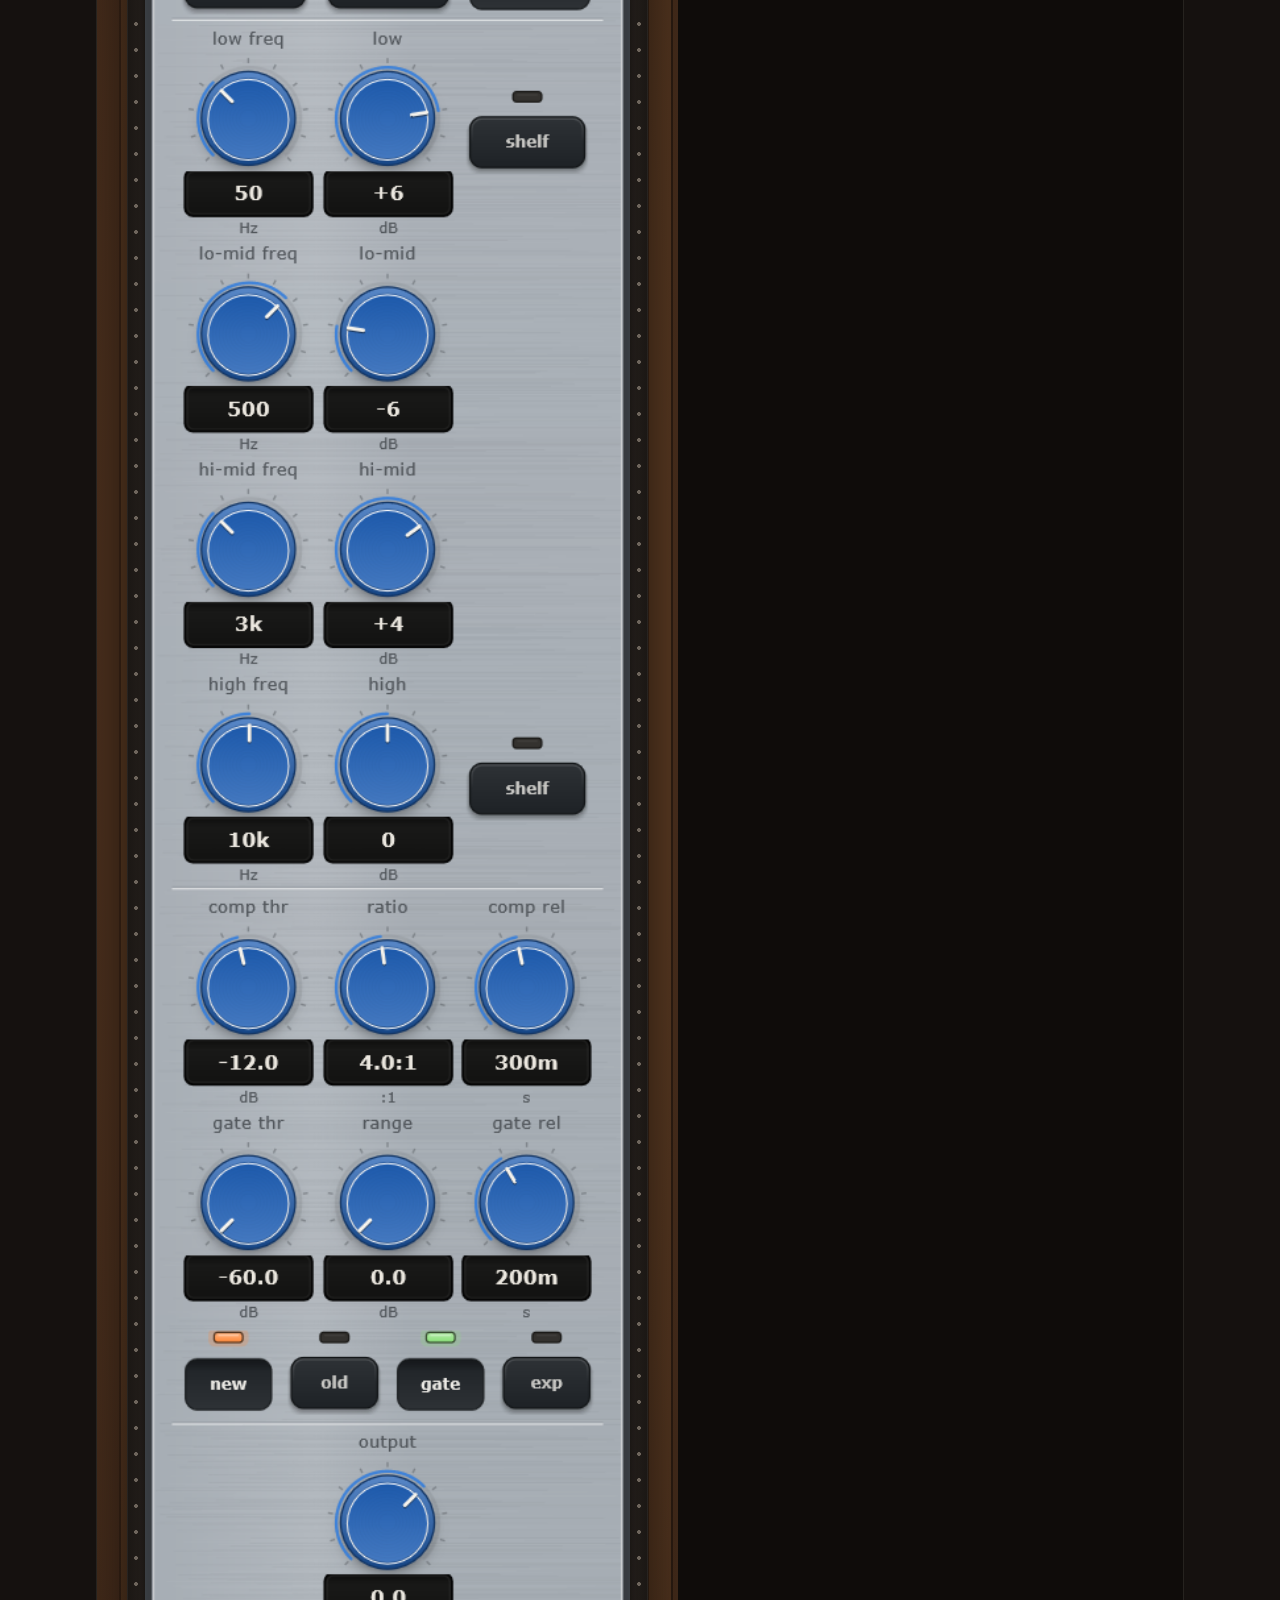
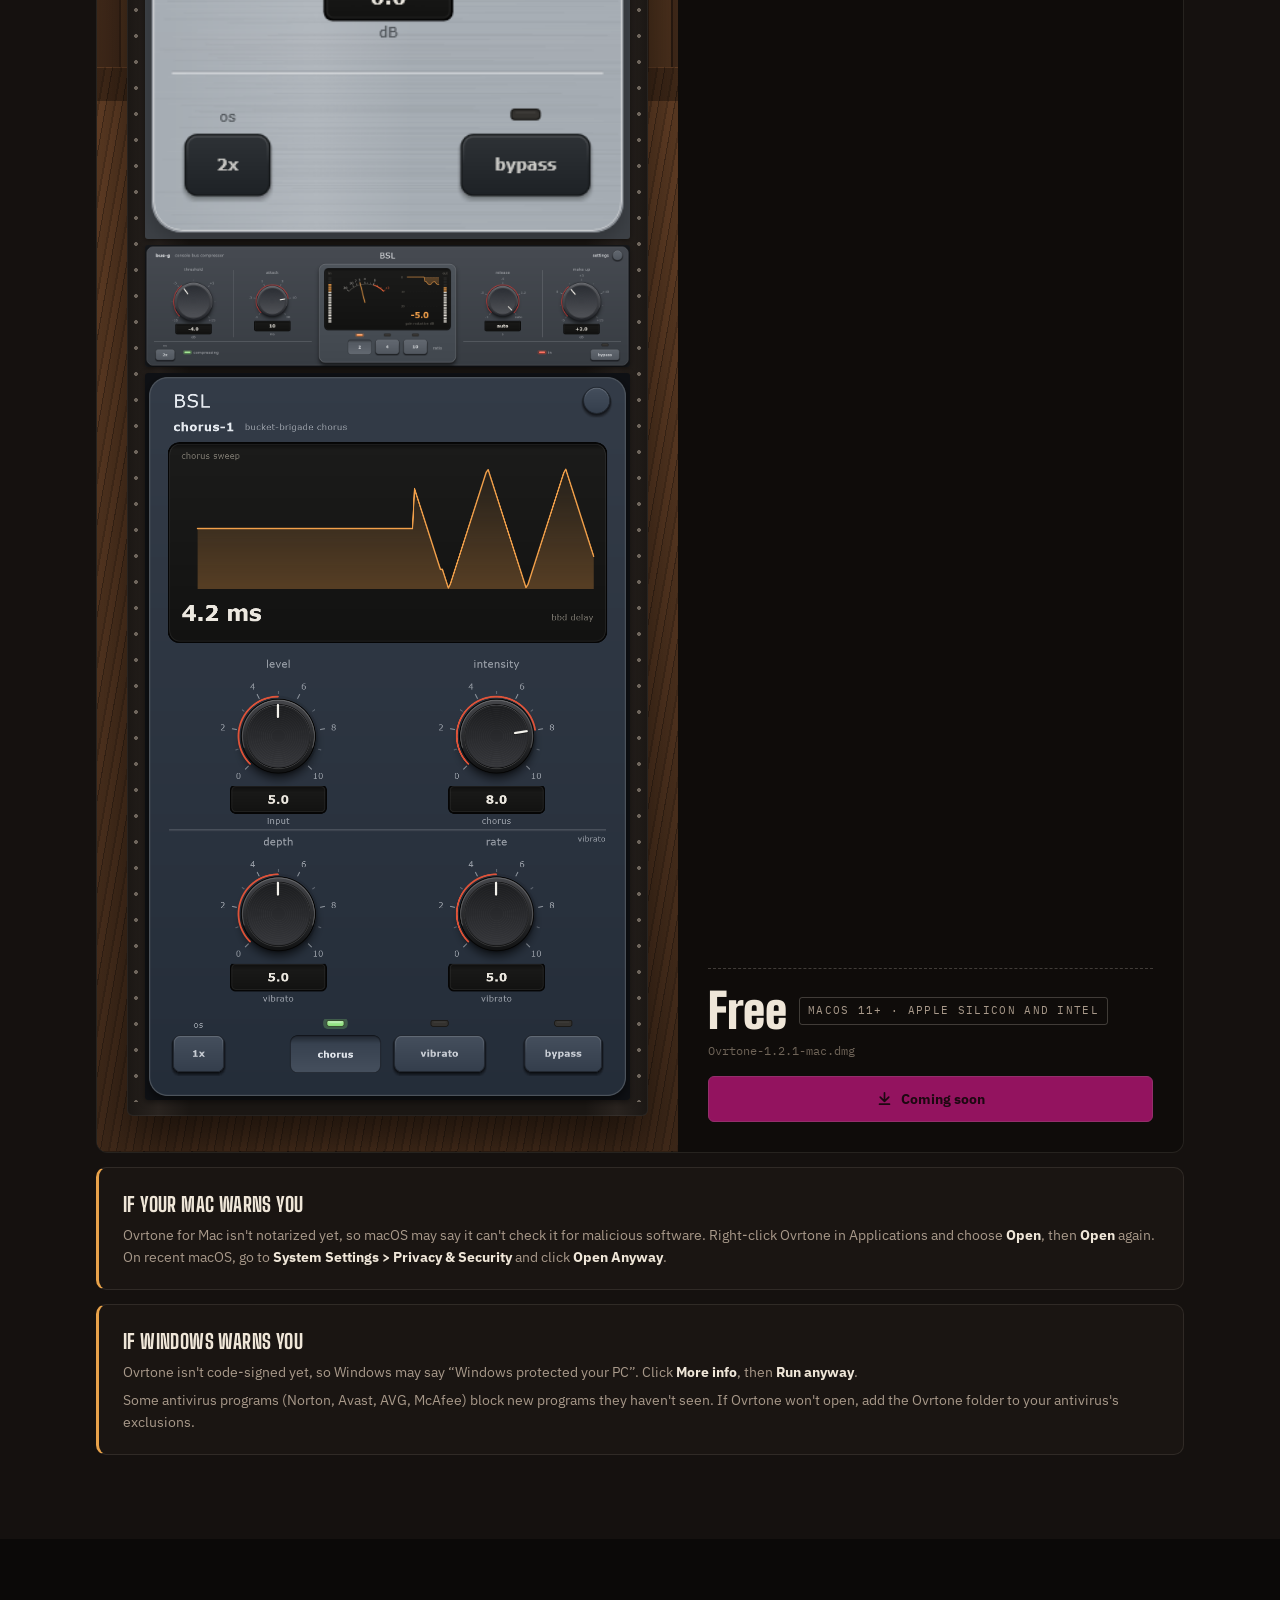
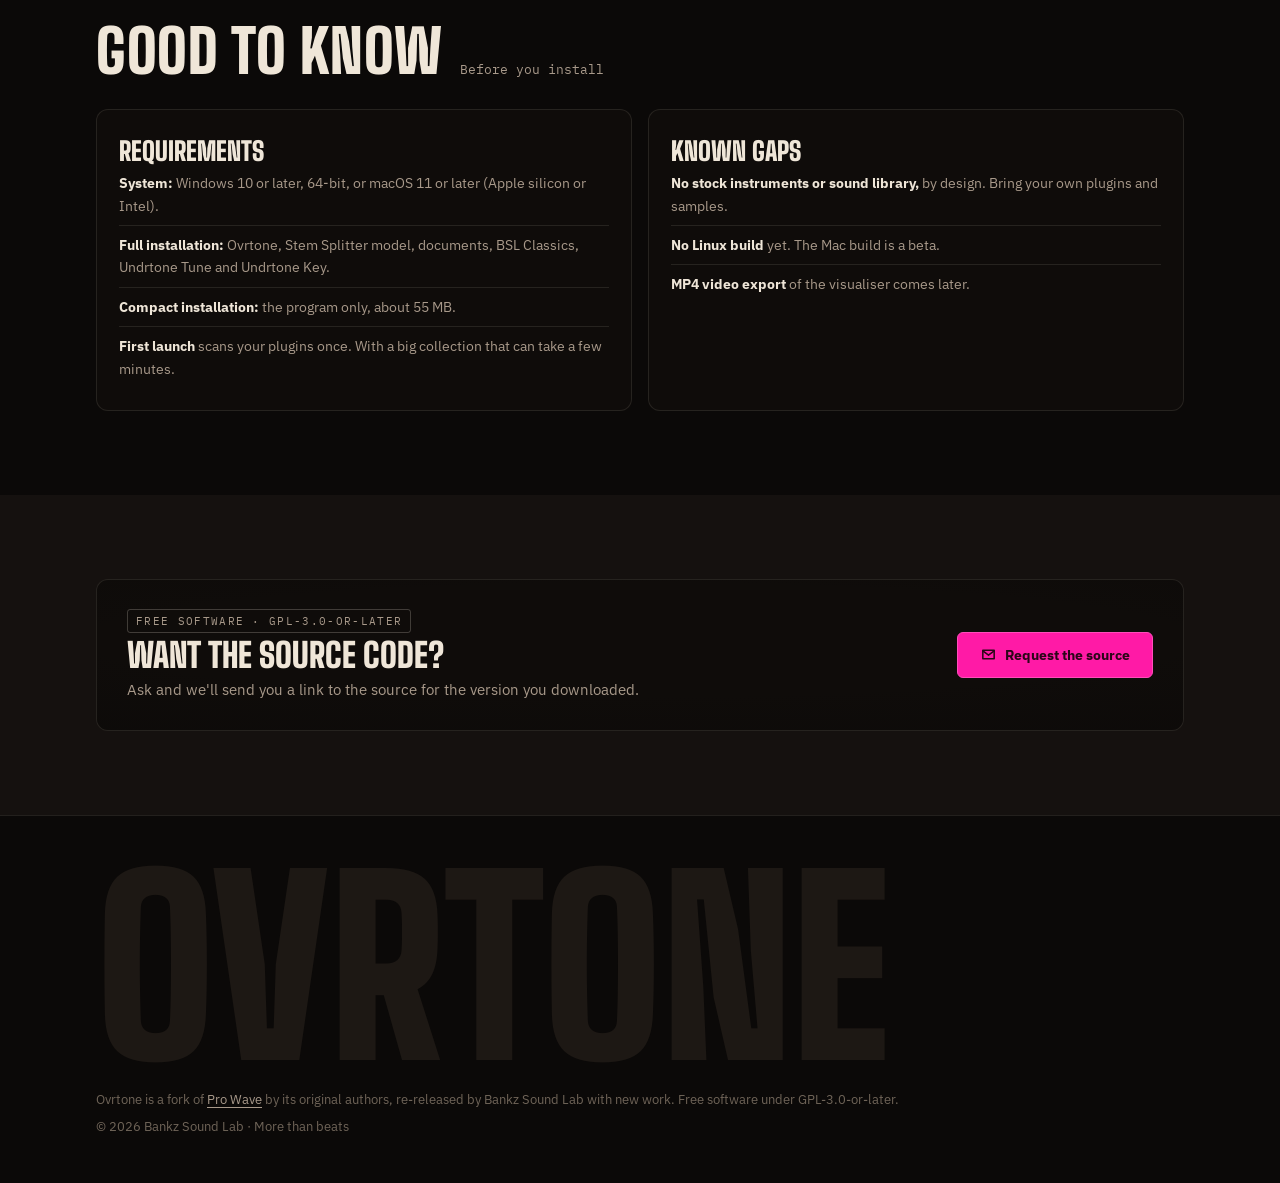
==== commit d87083d4: "Ovrtone 1.2.2 update and Ovrtone for Mac (beta) on the download and what's new pages Co-Authored-By:" ====
--- a/download.html
+++ b/download.html
@@ -3,8 +3,8 @@
 <head>
 <meta charset="utf-8">
 <meta name="viewport" content="width=device-width, initial-scale=1">
-<title>Download Ovrtone 1.2.1 for Windows</title>
-<meta name="description" content="Download Ovrtone 1.2.1 for Windows 10 and 11, 64-bit. One free installer with Ovrtone, the Stem Splitter model, the 35 BSL Classics plugins, ChopShop, and Undrtone Bass, Tune and Key.">
+<title>Download Ovrtone for Windows and Mac</title>
+<meta name="description" content="Download Ovrtone 1.2.1 for Windows 10 and 11, 64-bit. Beta for macOS 11 and later. One free installer with Ovrtone, the Stem Splitter model, the 35 BSL Classics plugins, ChopShop, and Undrtone Bass, Tune and Key.">
 <link rel="icon" href="icon.png">
 <link rel="preconnect" href="https://fonts.googleapis.com">
 <link rel="preconnect" href="https://fonts.gstatic.com" crossorigin>
@@ -29,7 +29,7 @@
     <div class="wrap">
       <div class="crumbs"><a href="index.html">BSL</a> / Download</div>
       <h1>Download</h1>
-      <p class="lead"><b>One installer, everything inside.</b> Free for Windows 10 and later, 64-bit.</p>
+      <p class="lead"><b>One installer, everything inside.</b> Free for Windows 10 and later, 64-bit, and now in beta for the Mac.</p>
     </div>
   </div>
 
@@ -52,6 +52,7 @@
           </ul>
           <div class="price"><span class="big">Free</span><span class="tag">Windows 10+ · 64-bit</span></div>
           <div class="price-note">Ovrtone-1.2.1-setup.exe · 407 MB</div>
+          <div class="price-note">Already on 1.2.1? <a data-update style="text-decoration:underline">Get the 1.2.2 update</a> (19 MB): four plugin inserts per Console input, plugins open in front of the Console, and knobs without a dark square on light themes.</div>
           <div class="actions">
             <a class="btn" href="features.html">What's new</a>
             <a class="btn go" data-installer>
@@ -60,6 +61,37 @@
             </a>
           </div>
         </div>
+      </div>
+
+      <div class="card feature" id="mac">
+        <div class="studio">
+          <div class="rack">
+            <img src="plugins/desk500-heritage.png" alt="">
+            <img src="plugins/busg-heritage.png" alt="">
+            <img src="plugins/chorus1-heritage.png" alt="">
+          </div>
+        </div>
+        <div class="body">
+          <h3>Ovrtone for Mac <span class="tag">Beta</span></h3>
+          <p><b>The same Ovrtone on macOS, one app for Apple silicon and Intel.</b> Open the disk image and drag Ovrtone onto Applications. Your VST3 and CLAP plugins load and open their own windows.</p>
+          <ul class="opts">
+            <li><b>Inside:</b> Ovrtone and the Stem Splitter (the Stem Splitter needs Apple silicon).</li>
+            <li><b>Not yet on the Mac:</b> the screen recorder, the update checker, and the bundled plugins (BSL Classics, ChopShop, Undrtone).</li>
+          </ul>
+          <div class="price"><span class="big">Free</span><span class="tag">macOS 11+ · Apple silicon and Intel</span></div>
+          <div class="price-note" data-mac-note>Ovrtone-1.2.1-mac.dmg</div>
+          <div class="actions">
+            <a class="btn go" data-mac>
+              <svg viewBox="0 0 24 24" fill="none" stroke="currentColor" stroke-width="2.4" stroke-linecap="round" stroke-linejoin="round"><path d="M12 4v12M6 10l6 6 6-6M5 20h14"/></svg>
+              <span>Download for Mac</span>
+            </a>
+          </div>
+        </div>
+      </div>
+
+      <div class="note">
+        <b class="t">If your Mac warns you</b>
+        <p>Ovrtone for Mac isn't notarized yet, so macOS may say it can't check it for malicious software. Right-click Ovrtone in Applications and choose <strong>Open</strong>, then <strong>Open</strong> again. On recent macOS, go to <strong>System Settings &gt; Privacy &amp; Security</strong> and click <strong>Open Anyway</strong>.</p>
       </div>
 
       <div class="note">
@@ -75,14 +107,14 @@
       <div class="head"><h2>Good to know</h2><span class="sub">Before you install</span></div>
       <div class="two">
         <div class="card spec"><h3>Requirements</h3><ul>
-          <li><b>System:</b> Windows 10 or later, 64-bit.</li>
+          <li><b>System:</b> Windows 10 or later, 64-bit, or macOS 11 or later (Apple silicon or Intel).</li>
           <li><b>Full installation:</b> Ovrtone, Stem Splitter model, documents, BSL Classics, Undrtone Tune and Undrtone Key.</li>
           <li><b>Compact installation:</b> the program only, about 55 MB.</li>
           <li><b>First launch</b> scans your plugins once. With a big collection that can take a few minutes.</li>
         </ul></div>
         <div class="card spec"><h3>Known gaps</h3><ul>
           <li><b>No stock instruments or sound library,</b> by design. Bring your own plugins and samples.</li>
-          <li><b>No Mac or Linux build</b> yet.</li>
+          <li><b>No Linux build</b> yet. The Mac build is a beta.</li>
           <li><b>MP4 video export</b> of the visualiser comes later.</li>
         </ul></div>
       </div>
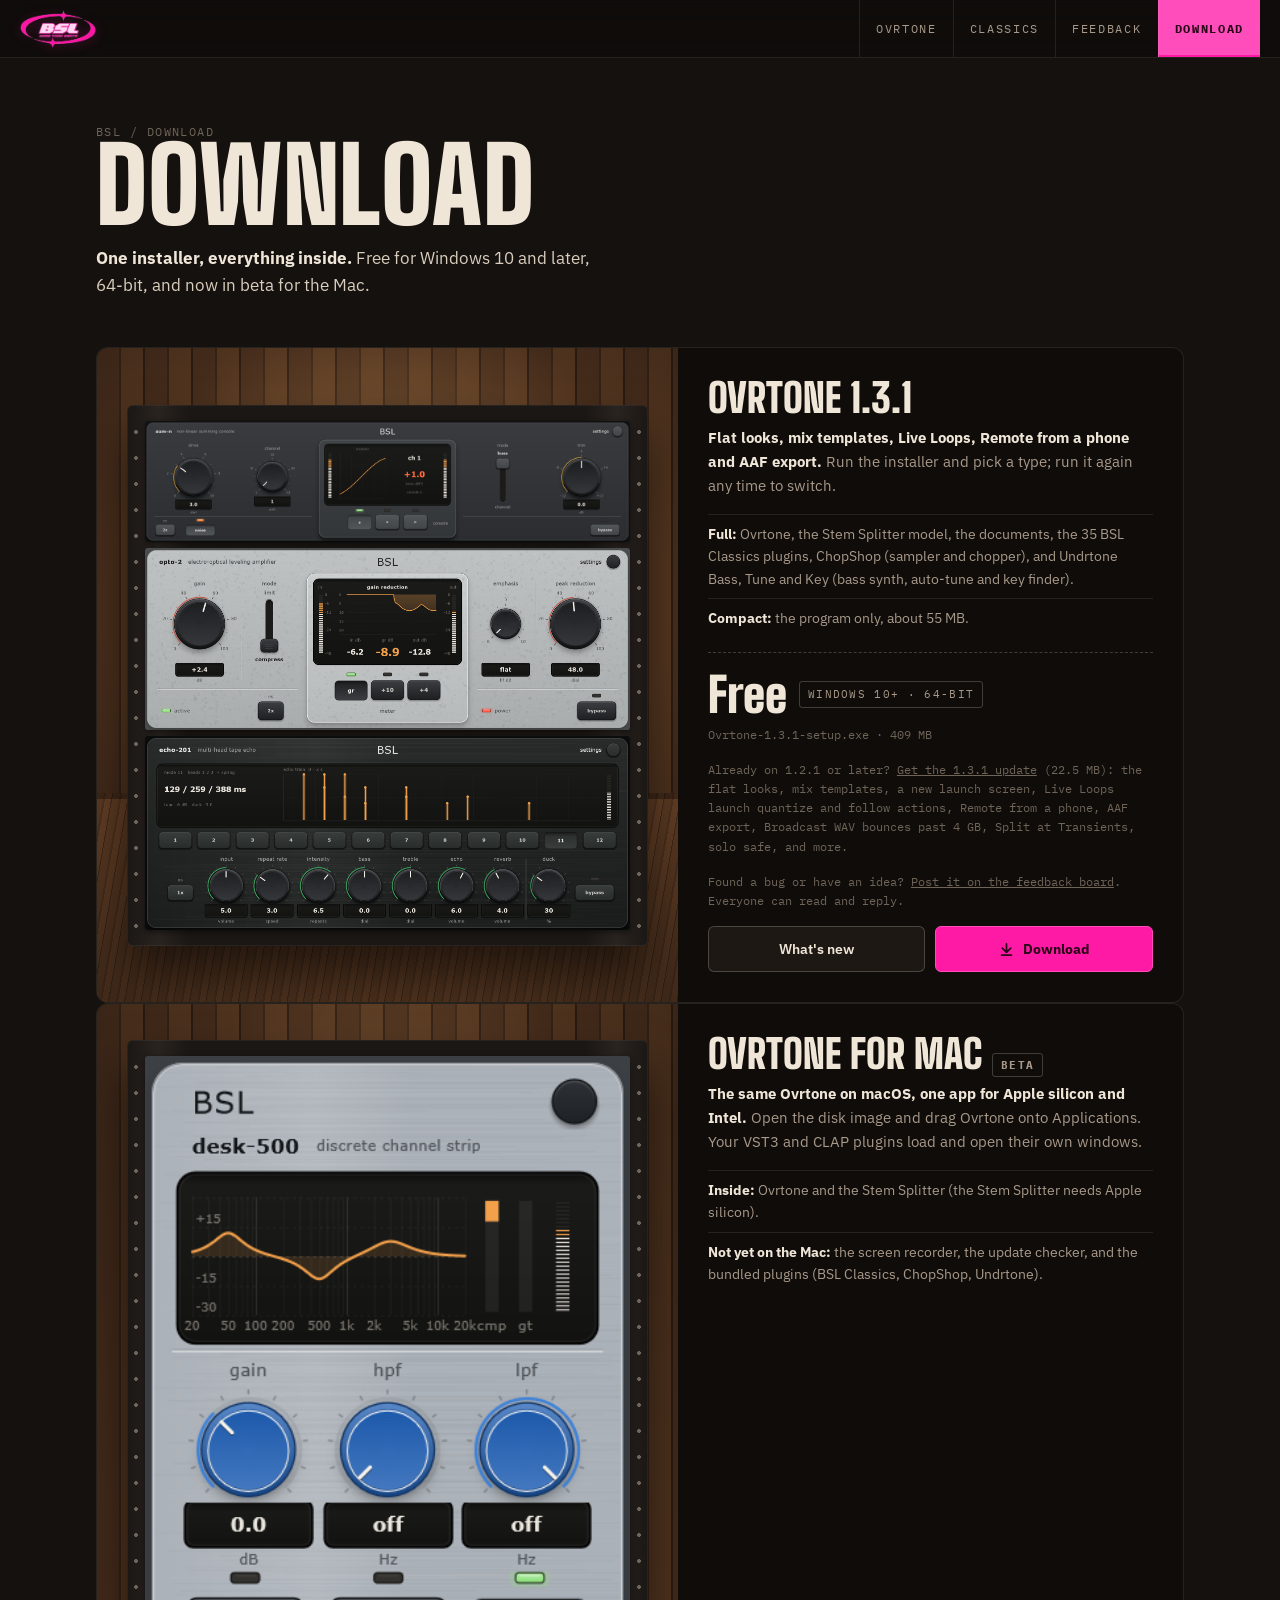
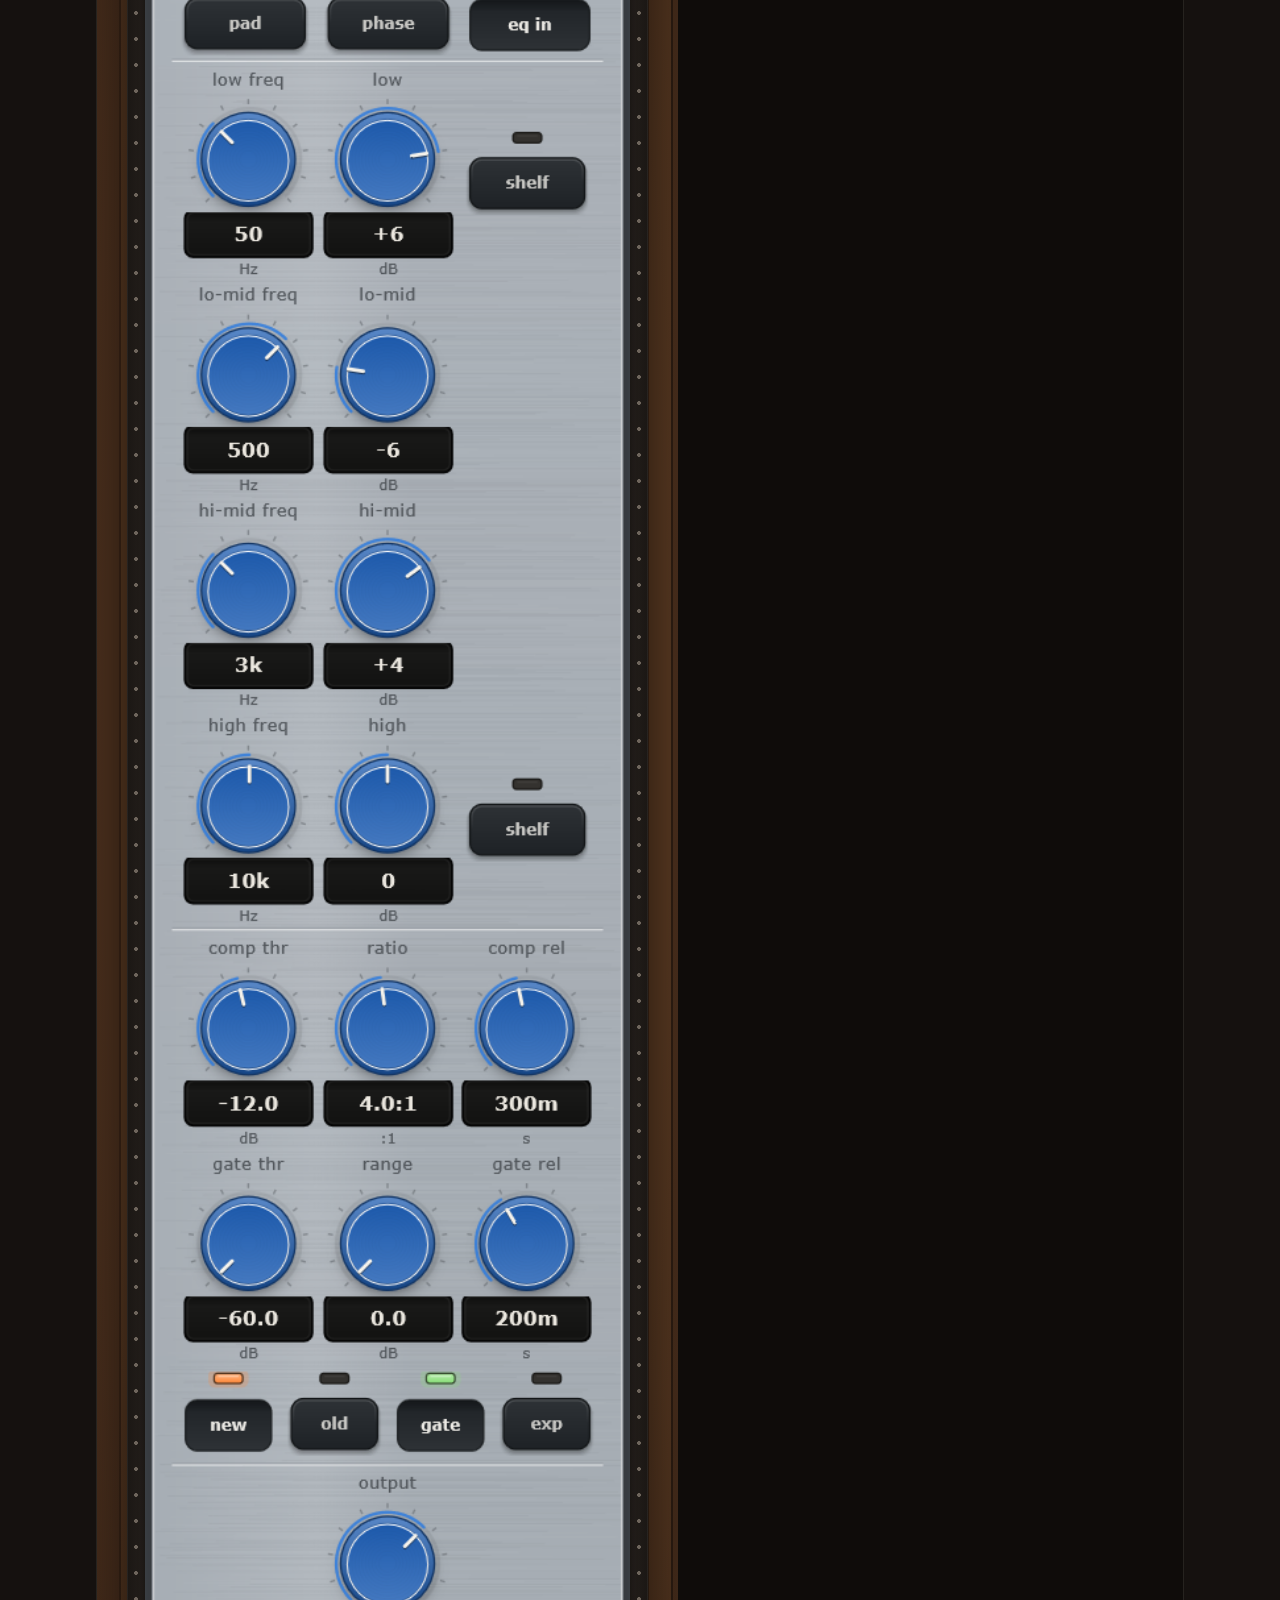
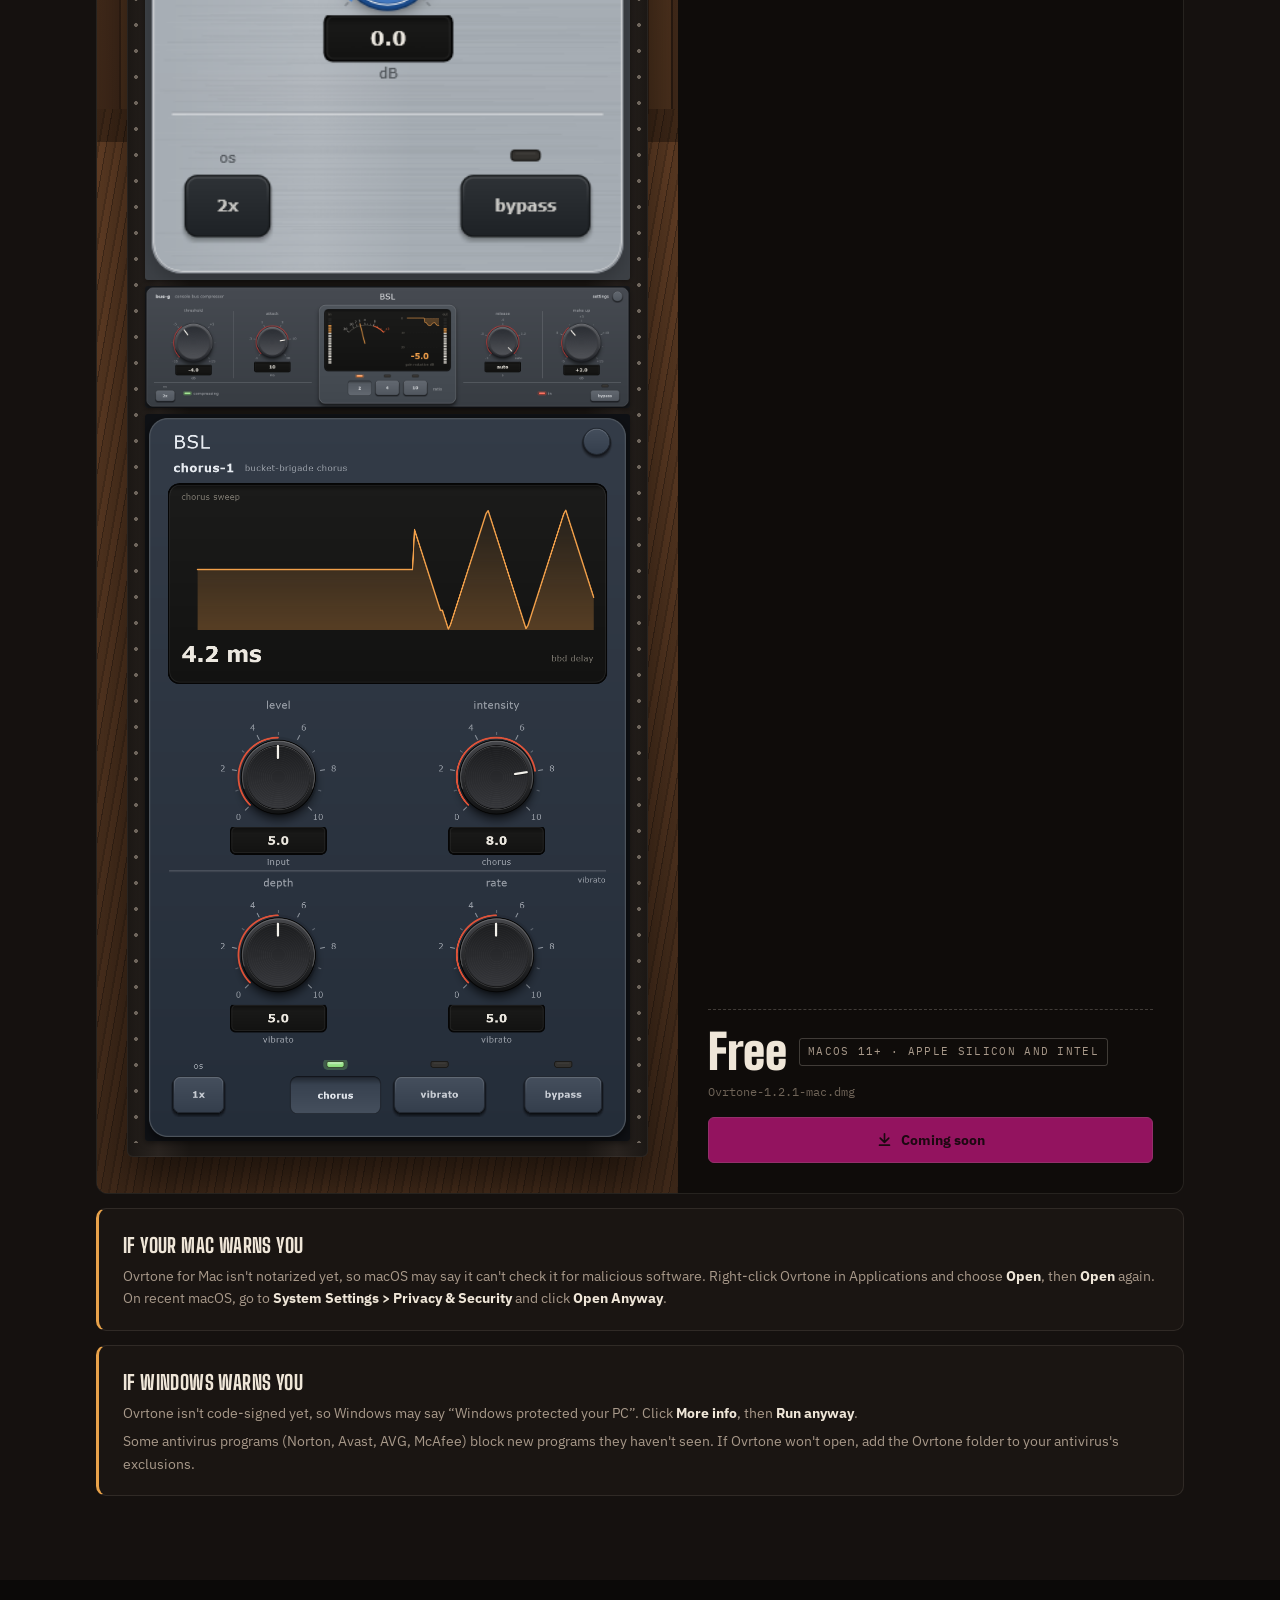
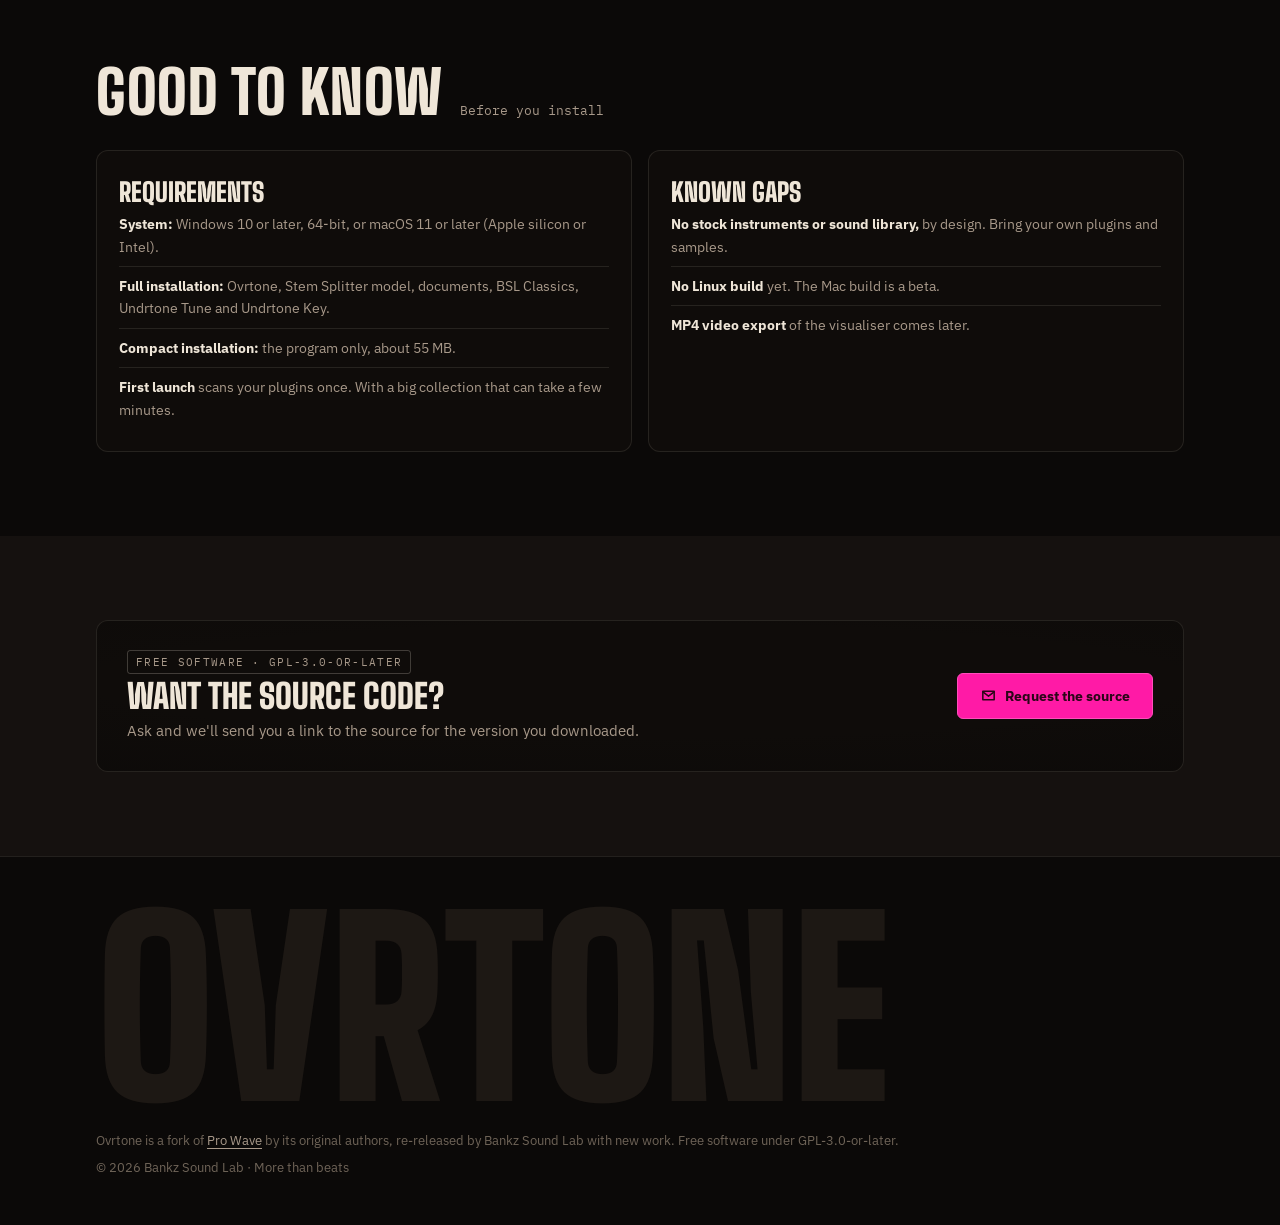
==== commit 10fb3315: "Ovrtone 1.3.1, feedback board and bug report form" ====
--- a/download.html
+++ b/download.html
@@ -19,6 +19,7 @@
     <nav>
       <a href="ovrtone.html">Ovrtone</a>
       <a href="plugins.html">Classics</a>
+      <a href="https://github.com/SakaBoluwatife/ovrtone/discussions">Feedback</a>
       <a class="get" href="download.html">Download</a>
     </nav>
   </div>
@@ -44,15 +45,16 @@
           </div>
         </div>
         <div class="body">
-          <h3>Ovrtone 1.2.1</h3>
-          <p><b>A tracking Console with plugin inserts, loudness-targeted bounces, MPE and the Performer.</b> Run the installer and pick a type; run it again any time to switch.</p>
+          <h3>Ovrtone 1.3.1</h3>
+          <p><b>Flat looks, mix templates, Live Loops, Remote from a phone and AAF export.</b> Run the installer and pick a type; run it again any time to switch.</p>
           <ul class="opts">
             <li><b>Full:</b> Ovrtone, the Stem Splitter model, the documents, the 35 BSL Classics plugins, ChopShop (sampler and chopper), and Undrtone Bass, Tune and Key (bass synth, auto-tune and key finder).</li>
             <li><b>Compact:</b> the program only, about 55 MB.</li>
           </ul>
           <div class="price"><span class="big">Free</span><span class="tag">Windows 10+ · 64-bit</span></div>
-          <div class="price-note">Ovrtone-1.2.1-setup.exe · 407 MB</div>
-          <div class="price-note">Already on 1.2.1? <a data-update style="text-decoration:underline">Get the 1.2.2 update</a> (19 MB): four plugin inserts per Console input, plugins open in front of the Console, and knobs without a dark square on light themes.</div>
+          <div class="price-note">Ovrtone-1.3.1-setup.exe · 409 MB</div>
+          <div class="price-note">Already on 1.2.1 or later? <a data-update style="text-decoration:underline">Get the 1.3.1 update</a> (22.5 MB): the flat looks, mix templates, a new launch screen, Live Loops launch quantize and follow actions, Remote from a phone, AAF export, Broadcast WAV bounces past 4 GB, Split at Transients, solo safe, and more.</div>
+          <div class="price-note">Found a bug or have an idea? <a href="https://github.com/SakaBoluwatife/ovrtone/discussions" style="text-decoration:underline">Post it on the feedback board</a>. Everyone can read and reply.</div>
           <div class="actions">
             <a class="btn" href="features.html">What's new</a>
             <a class="btn go" data-installer>
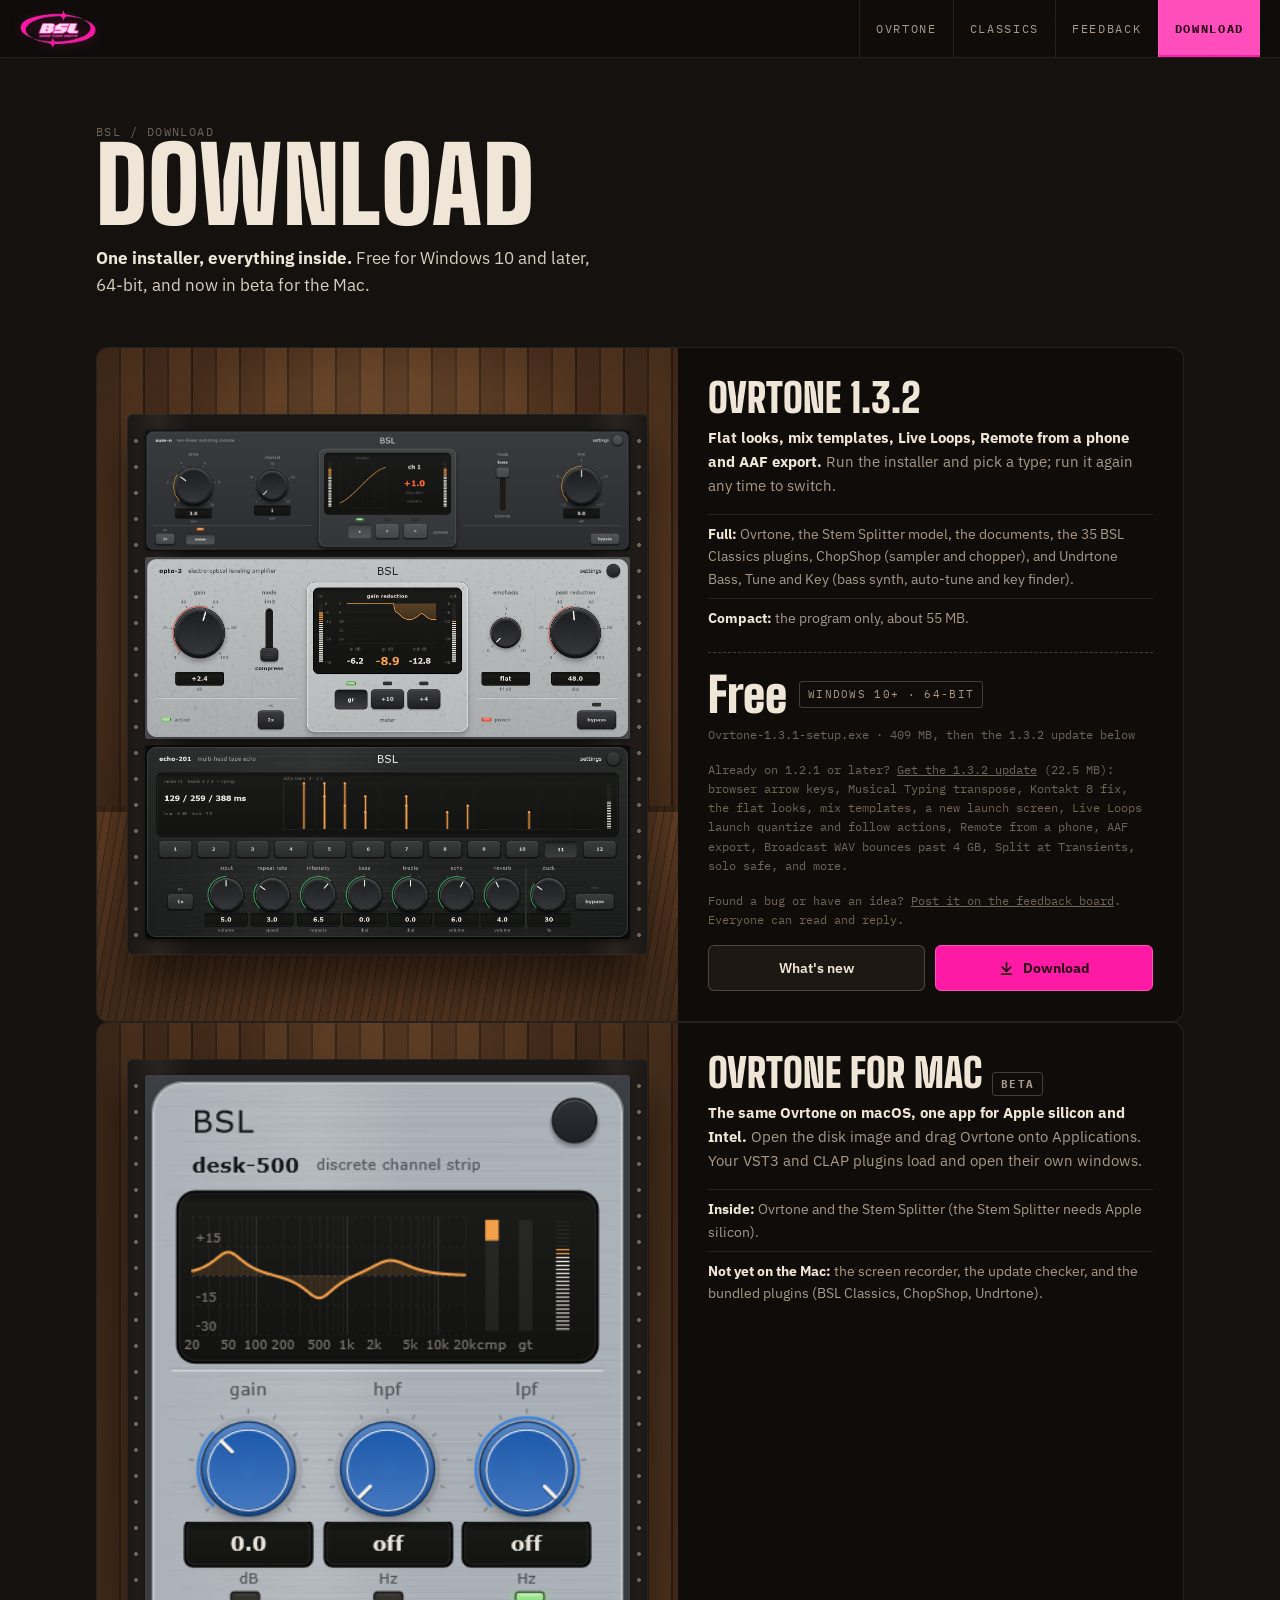
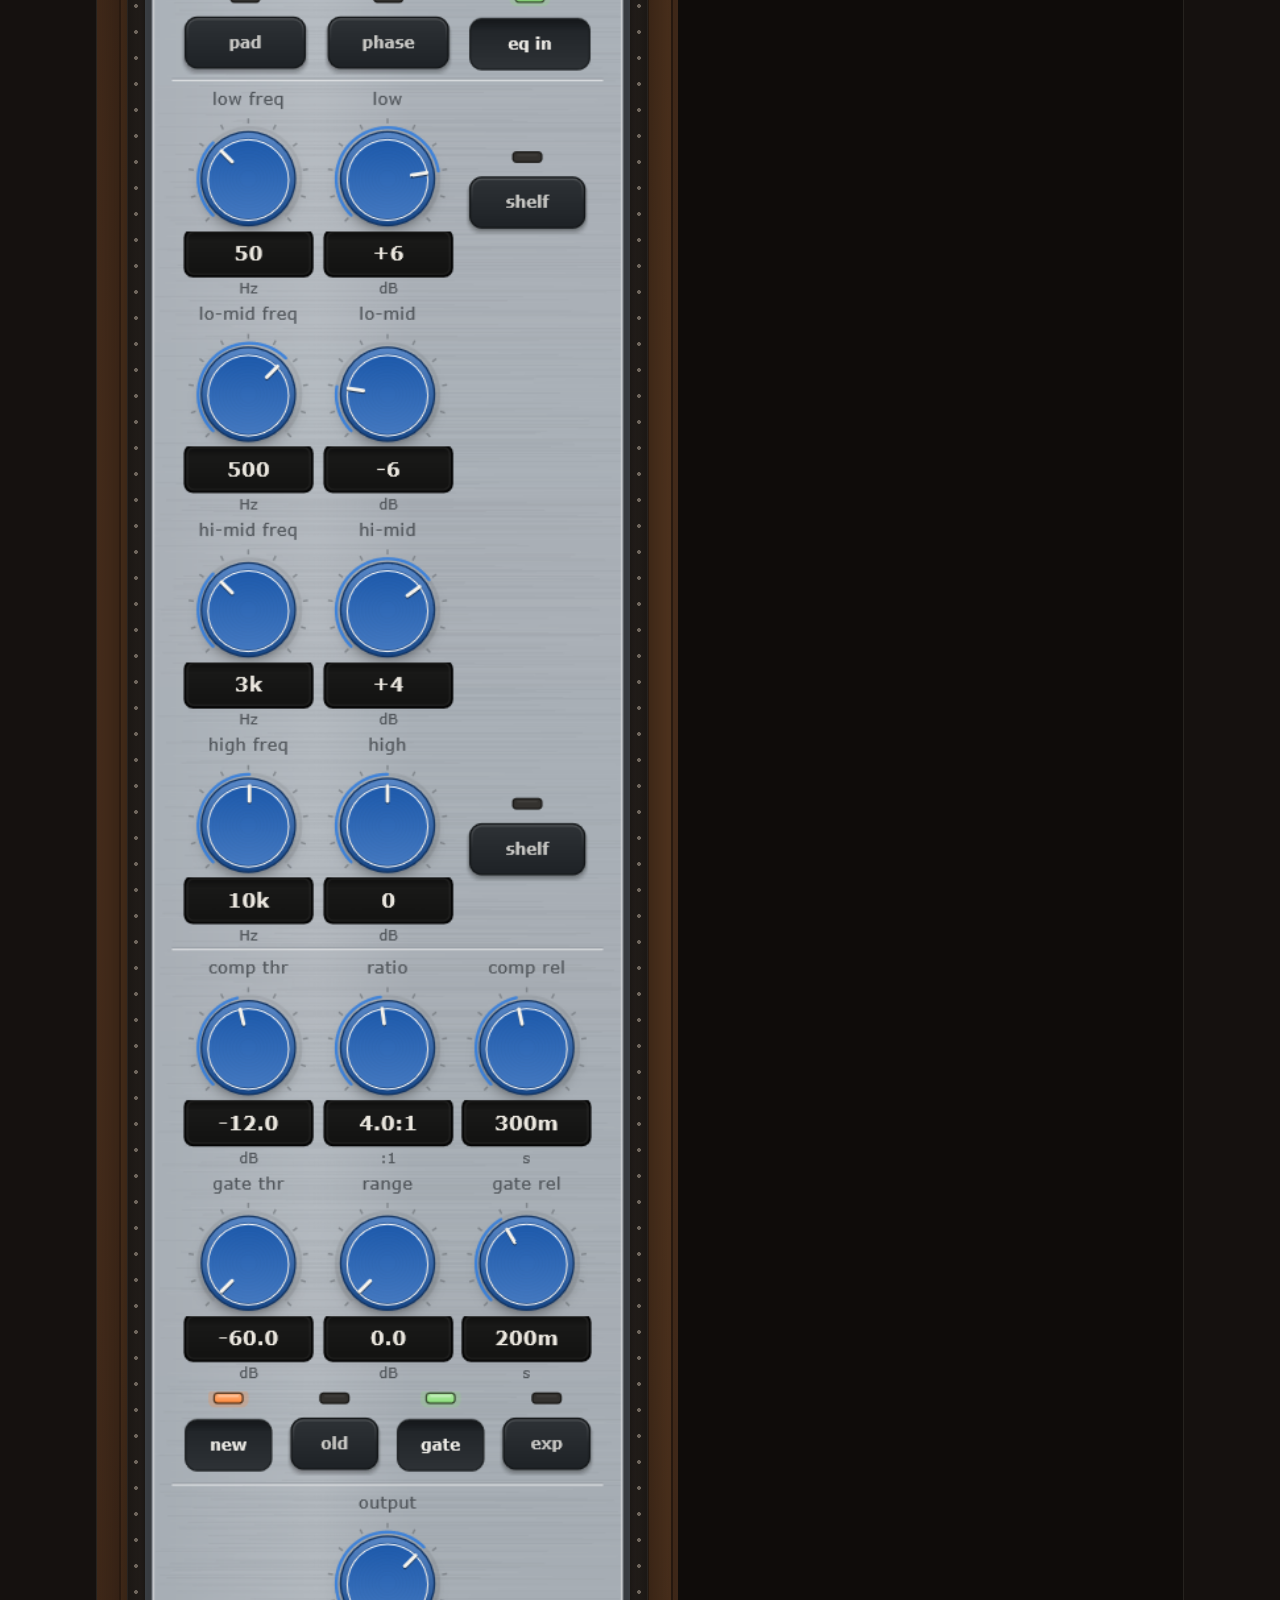
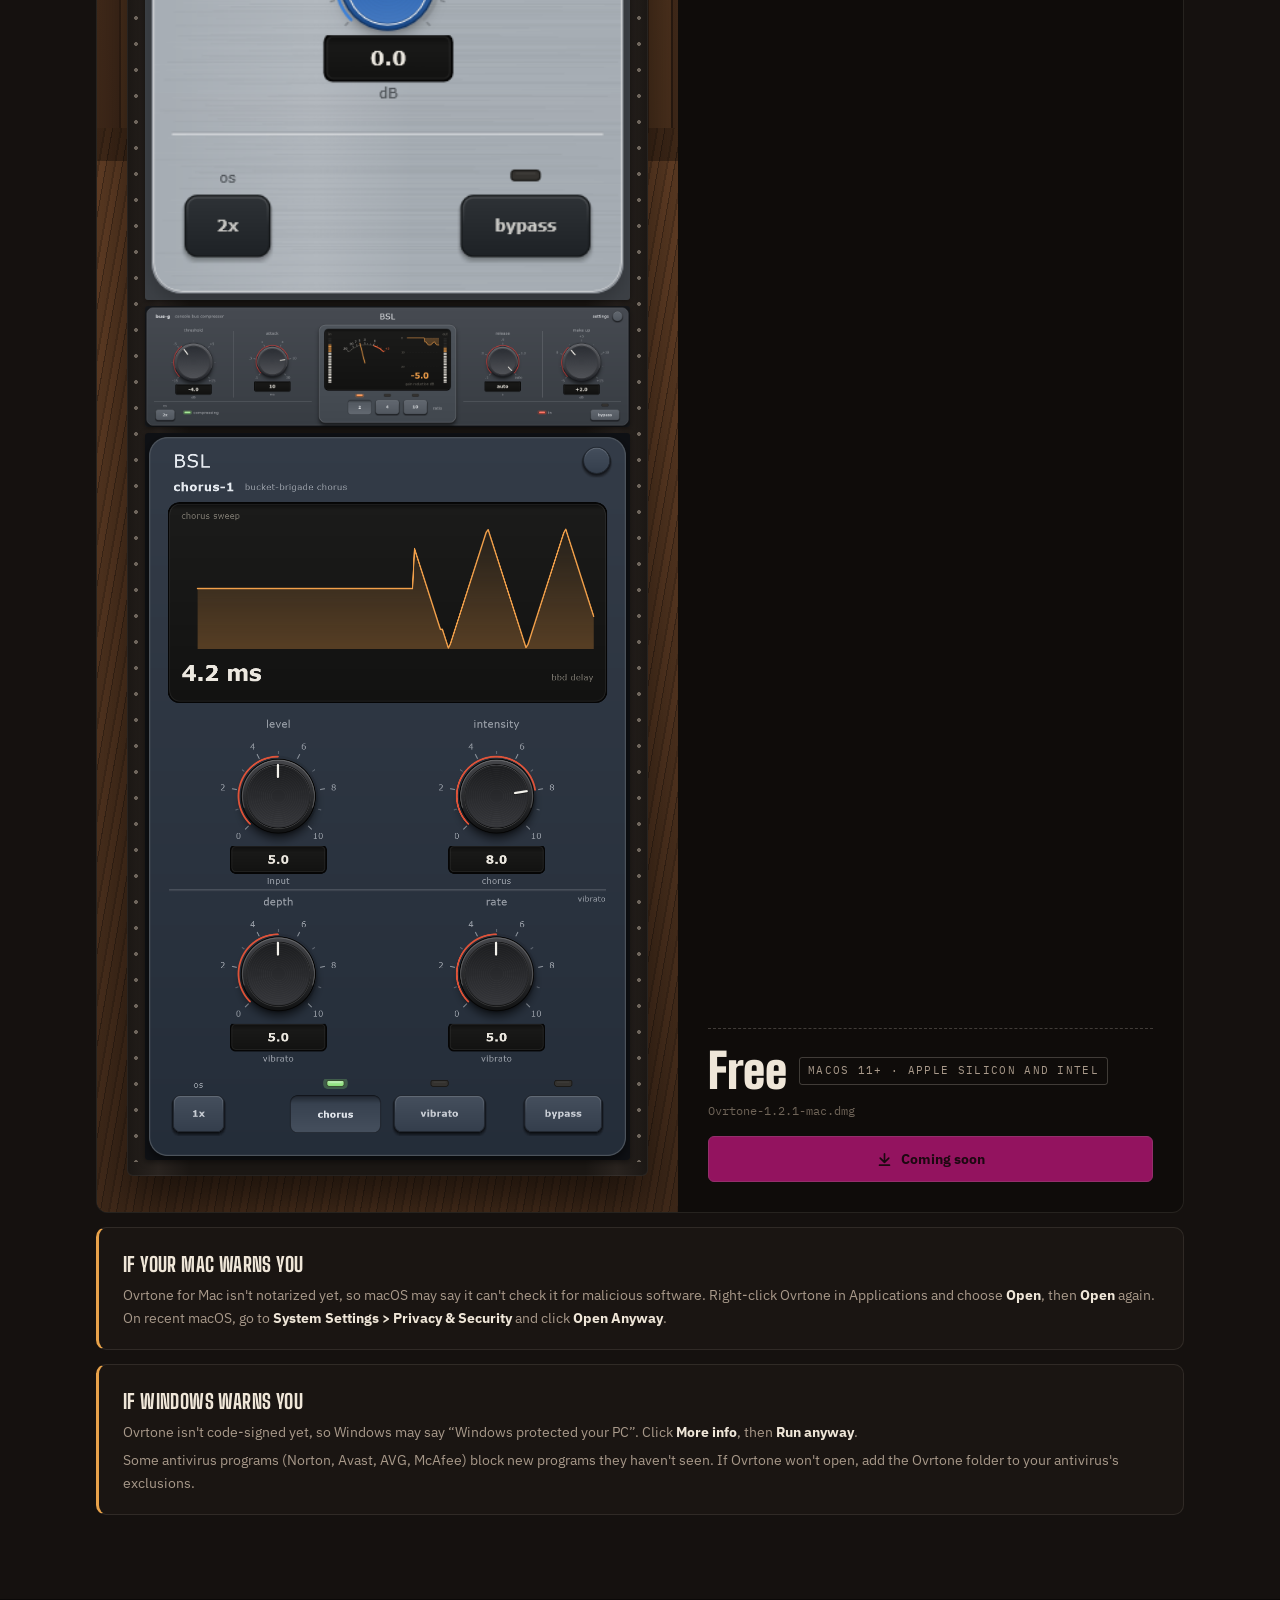
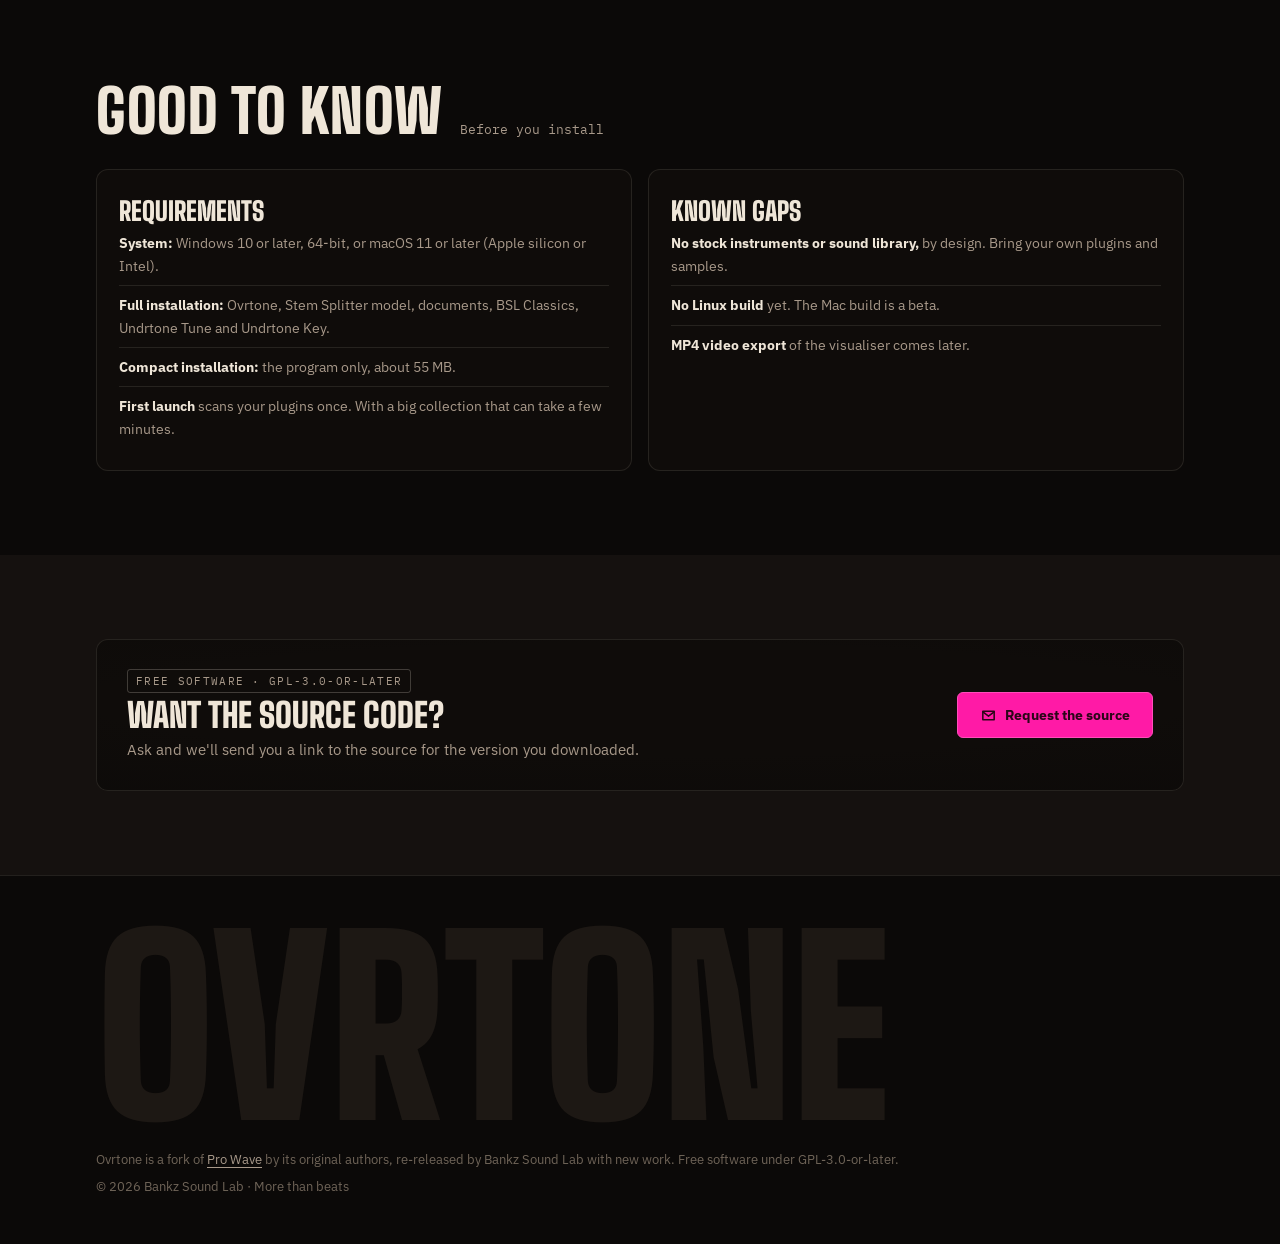
==== commit 0cc4b55f: "Ovrtone 1.3.2 update" ====
--- a/download.html
+++ b/download.html
@@ -45,15 +45,15 @@
           </div>
         </div>
         <div class="body">
-          <h3>Ovrtone 1.3.1</h3>
+          <h3>Ovrtone 1.3.2</h3>
           <p><b>Flat looks, mix templates, Live Loops, Remote from a phone and AAF export.</b> Run the installer and pick a type; run it again any time to switch.</p>
           <ul class="opts">
             <li><b>Full:</b> Ovrtone, the Stem Splitter model, the documents, the 35 BSL Classics plugins, ChopShop (sampler and chopper), and Undrtone Bass, Tune and Key (bass synth, auto-tune and key finder).</li>
             <li><b>Compact:</b> the program only, about 55 MB.</li>
           </ul>
           <div class="price"><span class="big">Free</span><span class="tag">Windows 10+ · 64-bit</span></div>
-          <div class="price-note">Ovrtone-1.3.1-setup.exe · 409 MB</div>
-          <div class="price-note">Already on 1.2.1 or later? <a data-update style="text-decoration:underline">Get the 1.3.1 update</a> (22.5 MB): the flat looks, mix templates, a new launch screen, Live Loops launch quantize and follow actions, Remote from a phone, AAF export, Broadcast WAV bounces past 4 GB, Split at Transients, solo safe, and more.</div>
+          <div class="price-note">Ovrtone-1.3.1-setup.exe · 409 MB, then the 1.3.2 update below</div>
+          <div class="price-note">Already on 1.2.1 or later? <a data-update style="text-decoration:underline">Get the 1.3.2 update</a> (22.5 MB): browser arrow keys, Musical Typing transpose, Kontakt 8 fix, the flat looks, mix templates, a new launch screen, Live Loops launch quantize and follow actions, Remote from a phone, AAF export, Broadcast WAV bounces past 4 GB, Split at Transients, solo safe, and more.</div>
           <div class="price-note">Found a bug or have an idea? <a href="https://github.com/SakaBoluwatife/ovrtone/discussions" style="text-decoration:underline">Post it on the feedback board</a>. Everyone can read and reply.</div>
           <div class="actions">
             <a class="btn" href="features.html">What's new</a>
